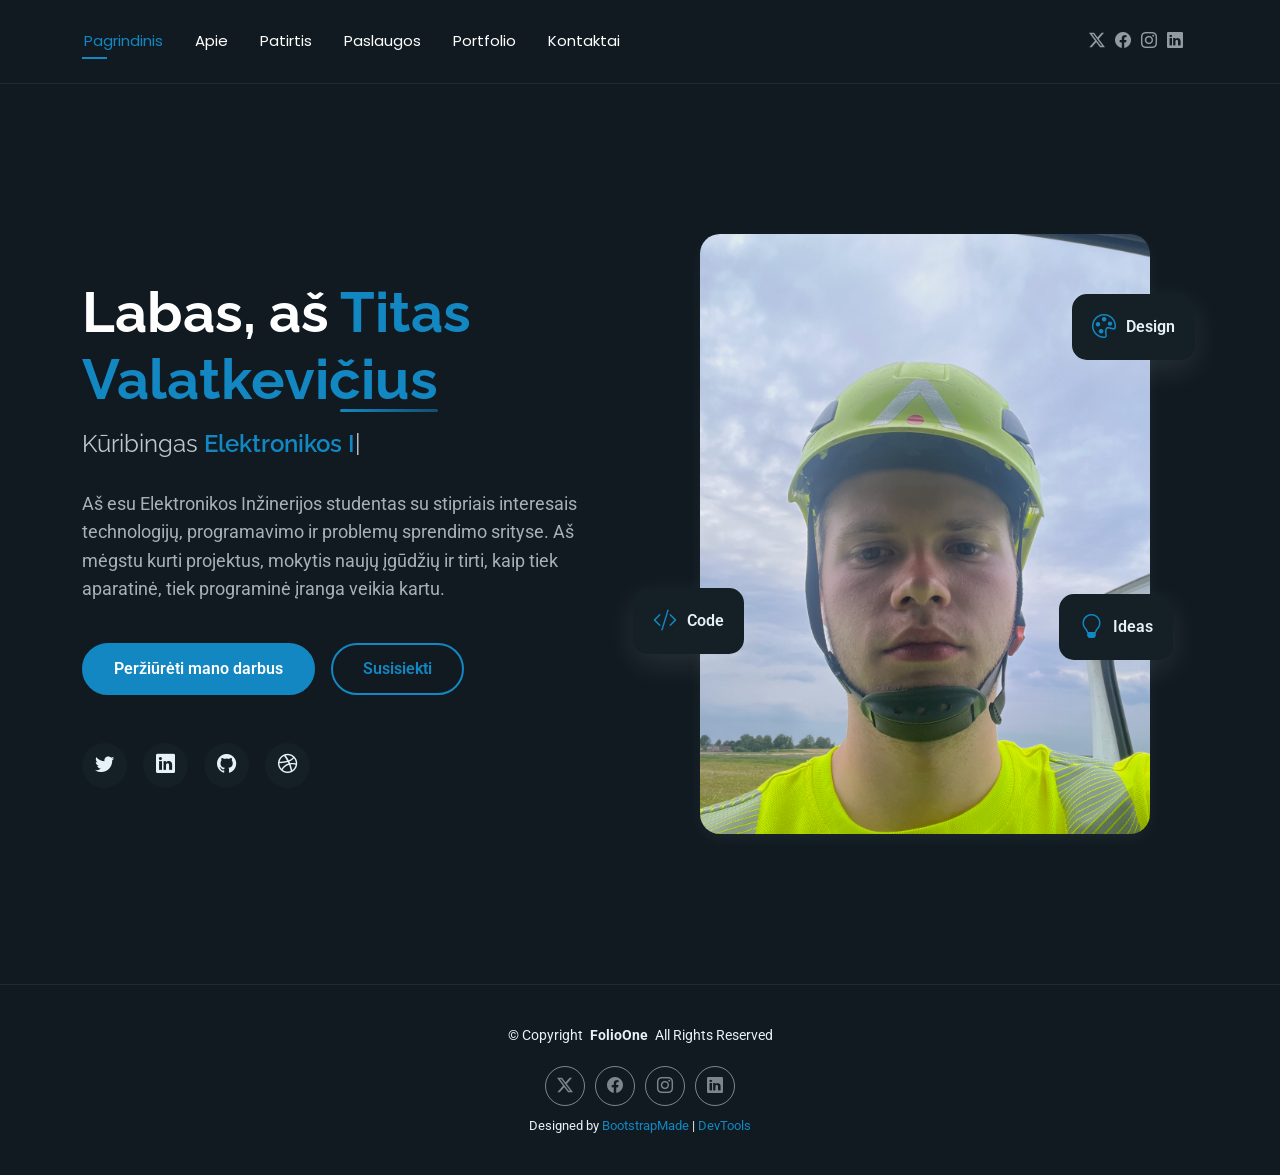
==== template_1/index.html @ 46e8f6f5 "s" ====
<!DOCTYPE html>
<html lang="en">

<head>
  <meta charset="utf-8">
  <meta content="width=device-width, initial-scale=1.0" name="viewport">
  <title>Index - FolioOne Bootstrap Template</title>
  <meta name="description" content="">
  <meta name="keywords" content="">

  <!-- Favicons -->
  <link href="assets/img/favicon.png" rel="icon">
  <link href="assets/img/apple-touch-icon.png" rel="apple-touch-icon">

  <!-- Fonts -->
  <link href="https://fonts.googleapis.com" rel="preconnect">
  <link href="https://fonts.gstatic.com" rel="preconnect" crossorigin>
  <link href="https://fonts.googleapis.com/css2?family=Roboto:ital,wght@0,100;0,300;0,400;0,500;0,700;0,900;1,100;1,300;1,400;1,500;1,700;1,900&family=Poppins:ital,wght@0,100;0,200;0,300;0,400;0,500;0,600;0,700;0,800;0,900;1,100;1,200;1,300;1,400;1,500;1,600;1,700;1,800;1,900&family=Raleway:ital,wght@0,100;0,200;0,300;0,400;0,500;0,600;0,700;0,800;0,900;1,100;1,200;1,300;1,400;1,500;1,600;1,700;1,800;1,900&display=swap" rel="stylesheet">

  <!-- Vendor CSS Files -->
  <link href="assets/vendor/bootstrap/css/bootstrap.min.css" rel="stylesheet">
  <link href="assets/vendor/bootstrap-icons/bootstrap-icons.css" rel="stylesheet">
  <link href="assets/vendor/aos/aos.css" rel="stylesheet">
  <link href="assets/vendor/swiper/swiper-bundle.min.css" rel="stylesheet">
  <link href="assets/vendor/glightbox/css/glightbox.min.css" rel="stylesheet">

  <!-- Main CSS File -->
  <link href="assets/css/main.css" rel="stylesheet">

  <!-- =======================================================
  * Template Name: FolioOne
  * Template URL: https://bootstrapmade.com/folioone-bootstrap-portfolio-website-template/
  * Updated: Aug 23 2025 with Bootstrap v5.3.7
  * Author: BootstrapMade.com
  * License: https://bootstrapmade.com/license/
  ======================================================== -->
</head>

<body class="index-page">

  <header id="header" class="header d-flex align-items-center light-background sticky-top">
    <div class="container position-relative d-flex align-items-center justify-content-between">

      <!-- <a href="index.html" class="logo d-flex align-items-center me-auto me-xl-0">
      <img src="assets/img/logo.webp" alt="">
      <h1 class="sitename">FolioOne</h1> 
    </a> -->

      <nav id="navmenu" class="navmenu">
        <ul>
          <li><a href="index.html" class="active">Pagrindinis</a></li>
          <li><a href="about.html">Apie</a></li>
          <li><a href="resume.html">Patirtis</a></li>
          <li><a href="services.html">Paslaugos</a></li>
          <li><a href="portfolio.html">Portfolio</a></li>
          <li><a href="contact.html">Kontaktai</a></li>
        </ul>
        <i class="mobile-nav-toggle d-xl-none bi bi-list"></i>
      </nav>

      <div class="header-social-links">
        <a href="#" class="twitter"><i class="bi bi-twitter-x"></i></a>
        <a href="#" class="facebook"><i class="bi bi-facebook"></i></a>
        <a href="#" class="instagram"><i class="bi bi-instagram"></i></a>
        <a href="#" class="linkedin"><i class="bi bi-linkedin"></i></a>
      </div>

    </div>
  </header>

  <main class="main">

    <!-- Hero Section -->
    <section id="hero" class="hero section">

      <div class="container" data-aos="fade-up" data-aos-delay="100">

        <div class="row gy-4 align-items-center">
          <div class="col-lg-6 order-2 order-lg-1">
            <div class="hero-content">
              <h1 data-aos="fade-up" data-aos-delay="200">Labas, aš <span class="highlight">Titas Valatkevičius</span></h1>
              <h2 data-aos="fade-up" data-aos-delay="300">Kūribingas <span class="typed" data-typed-items="Elektronikos Inžinerijos Studentas, Programuotojas, Technologijų Entuziastas ir Automobilių Entuziastas"></span></h2>
              <p data-aos="fade-up" data-aos-delay="400">Aš esu Elektronikos Inžinerijos studentas su stipriais interesais technologijų, programavimo ir problemų sprendimo srityse. Aš mėgstu kurti projektus, mokytis naujų įgūdžių ir tirti, kaip tiek aparatinė, tiek programinė įranga veikia kartu.</p>
              <div class="hero-actions" data-aos="fade-up" data-aos-delay="500">
                <a href="portfolio.html" class="btn btn-primary">Peržiūrėti mano darbus</a>
                <a href="contact.html" class="btn btn-outline">Susisiekti</a>
              </div>
              <div class="social-links" data-aos="fade-up" data-aos-delay="600">
                <a href="#"><i class="bi bi-twitter"></i></a>
                <a href="#"><i class="bi bi-linkedin"></i></a>
                <a href="#"><i class="bi bi-github"></i></a>
                <a href="#"><i class="bi bi-dribbble"></i></a>
              </div>
            </div>
          </div>
          <div class="col-lg-6 order-1 order-lg-2">
            <div class="hero-image" data-aos="zoom-in" data-aos-delay="300">
              <div class="image-wrapper">
                <img src="assets/img/profile/profile-square-11.png" alt="Sarah Mitchell" class="img-fluid">
                <div class="floating-elements">
                  <div class="floating-card design" data-aos="fade-left" data-aos-delay="700">
                    <i class="bi bi-palette"></i>
                    <span>Design</span>
                  </div>
                  <div class="floating-card code" data-aos="fade-right" data-aos-delay="800">
                    <i class="bi bi-code-slash"></i>
                    <span>Code</span>
                  </div>
                  <div class="floating-card creativity" data-aos="fade-up" data-aos-delay="900">
                    <i class="bi bi-lightbulb"></i>
                    <span>Ideas</span>
                  </div>
                </div>
              </div>
            </div>
          </div>
        </div>

      </div>

    </section><!-- /Hero Section -->

  </main>

  <footer id="footer" class="footer">

    <div class="container">
      <div class="copyright text-center ">
        <p>© <span>Copyright</span> <strong class="px-1 sitename">FolioOne</strong> <span>All Rights Reserved<br></span></p>
      </div>
      <div class="social-links d-flex justify-content-center">
        <a href=""><i class="bi bi-twitter-x"></i></a>
        <a href=""><i class="bi bi-facebook"></i></a>
        <a href=""><i class="bi bi-instagram"></i></a>
        <a href=""><i class="bi bi-linkedin"></i></a>
      </div>
      <div class="credits">
        <!-- All the links in the footer should remain intact. -->
        <!-- You can delete the links only if you've purchased the pro version. -->
        <!-- Licensing information: https://bootstrapmade.com/license/ -->
        <!-- Purchase the pro version with working PHP/AJAX contact form: [buy-url] -->
        Designed by <a href="https://bootstrapmade.com/">BootstrapMade</a> | <a href="https://bootstrapmade.com/tools/">DevTools</a>
      </div>
    </div>

  </footer>

  <!-- Scroll Top -->
  <a href="#" id="scroll-top" class="scroll-top d-flex align-items-center justify-content-center"><i class="bi bi-arrow-up-short"></i></a>

  <!-- Preloader -->
  <div id="preloader"></div>

  <!-- Vendor JS Files -->
  <script src="assets/vendor/bootstrap/js/bootstrap.bundle.min.js"></script>
  <script src="assets/vendor/php-email-form/validate.js"></script>
  <script src="assets/vendor/aos/aos.js"></script>
  <script src="assets/vendor/typed.js/typed.umd.js"></script>
  <script src="assets/vendor/waypoints/noframework.waypoints.js"></script>
  <script src="assets/vendor/purecounter/purecounter_vanilla.js"></script>
  <script src="assets/vendor/swiper/swiper-bundle.min.js"></script>
  <script src="assets/vendor/imagesloaded/imagesloaded.pkgd.min.js"></script>
  <script src="assets/vendor/isotope-layout/isotope.pkgd.min.js"></script>
  <script src="assets/vendor/glightbox/js/glightbox.min.js"></script>

  <!-- Main JS File -->
  <script src="assets/js/main.js"></script>

</body>

</html>
---- template_1/assets/css/main.css ----
/**
* Template Name: FolioOne
* Template URL: https://bootstrapmade.com/folioone-bootstrap-portfolio-website-template/
* Updated: Aug 23 2025 with Bootstrap v5.3.7
* Author: BootstrapMade.com
* License: https://bootstrapmade.com/license/
*/

/*--------------------------------------------------------------
# Font & Color Variables
# Help: https://bootstrapmade.com/color-system/
--------------------------------------------------------------*/
/* Fonts */
:root {
  --default-font: "Roboto",  system-ui, -apple-system, "Segoe UI", Roboto, "Helvetica Neue", Arial, "Noto Sans", "Liberation Sans", sans-serif, "Apple Color Emoji", "Segoe UI Emoji", "Segoe UI Symbol", "Noto Color Emoji";
  --heading-font: "Raleway",  sans-serif;
  --nav-font: "Poppins",  sans-serif;
}

/* Global Colors - The following color variables are used throughout the website. Updating them here will change the color scheme of the entire website */
:root { 
  --background-color: #101a20; /* Background color for the entire website, including individual sections */
  --default-color: #e7f2f7; /* Default color used for the majority of the text content across the entire website */
  --heading-color: #ffffff; /* Color for headings, subheadings and title throughout the website */
  --accent-color: #1387c1; /* Accent color that represents your brand on the website. It's used for buttons, links, and other elements that need to stand out */
  --surface-color: #141f26; /* The surface color is used as a background of boxed elements within sections, such as cards, icon boxes, or other elements that require a visual separation from the global background. */
  --contrast-color: #ffffff; /* Contrast color for text, ensuring readability against backgrounds of accent, heading, or default colors. */
}

/* Nav Menu Colors - The following color variables are used specifically for the navigation menu. They are separate from the global colors to allow for more customization options */
:root {
  --nav-color: #ffffff;  /* The default color of the main navmenu links */
  --nav-hover-color: #1387c1; /* Applied to main navmenu links when they are hovered over or active */
  --nav-mobile-background-color: #213642; /* Used as the background color for mobile navigation menu */
  --nav-dropdown-background-color: #051117; /* Used as the background color for dropdown items that appear when hovering over primary navigation items */
  --nav-dropdown-color: #e7f2f7; /* Used for navigation links of the dropdown items in the navigation menu. */
  --nav-dropdown-hover-color: #1387c1; /* Similar to --nav-hover-color, this color is applied to dropdown navigation links when they are hovered over. */
}

/* Color Presets - These classes override global colors when applied to any section or element, providing reuse of the sam color scheme. */

.light-background {
  --background-color: #142027;
  --surface-color: #325264;
}

.dark-background {
  --background-color: #0b1419;
  --default-color: #ffffff;
  --heading-color: #ffffff;
  --surface-color: #252525;
  --contrast-color: #ffffff;
}

/* Smooth scroll */
:root {
  scroll-behavior: smooth;
}

/*--------------------------------------------------------------
# General Styling & Shared Classes
--------------------------------------------------------------*/
body {
  color: var(--default-color);
  background-color: var(--background-color);
  font-family: var(--default-font);
}

a {
  color: var(--accent-color);
  text-decoration: none;
  transition: 0.3s;
}

a:hover {
  color: color-mix(in srgb, var(--accent-color), transparent 25%);
  text-decoration: none;
}

h1,
h2,
h3,
h4,
h5,
h6 {
  color: var(--heading-color);
  font-family: var(--heading-font);
}

/* PHP Email Form Messages
------------------------------*/
.php-email-form .error-message {
  display: none;
  background: #df1529;
  color: #ffffff;
  text-align: left;
  padding: 15px;
  margin-bottom: 24px;
  font-weight: 600;
}

.php-email-form .sent-message {
  display: none;
  color: #ffffff;
  background: #059652;
  text-align: center;
  padding: 15px;
  margin-bottom: 24px;
  font-weight: 600;
}

.php-email-form .loading {
  display: none;
  background: var(--surface-color);
  text-align: center;
  padding: 15px;
  margin-bottom: 24px;
}

.php-email-form .loading:before {
  content: "";
  display: inline-block;
  border-radius: 50%;
  width: 24px;
  height: 24px;
  margin: 0 10px -6px 0;
  border: 3px solid var(--accent-color);
  border-top-color: var(--surface-color);
  animation: php-email-form-loading 1s linear infinite;
}

@keyframes php-email-form-loading {
  0% {
    transform: rotate(0deg);
  }

  100% {
    transform: rotate(360deg);
  }
}

/*--------------------------------------------------------------
# Global Header
--------------------------------------------------------------*/
.header {
  --background-color: rgba(255, 255, 255, 0);
  color: var(--default-color);
  background-color: var(--background-color);
  padding: 15px 0;
  transition: all 0.5s;
  z-index: 997;
  border-bottom: 1px solid color-mix(in srgb, var(--default-color), transparent 92%);
}

.header .logo {
  line-height: 1;
}

.header .logo img {
  max-height: 36px;
  margin-right: 8px;
}

.header .logo h1 {
  font-size: 32px;
  margin: 0;
  font-weight: 400;
  color: var(--heading-color);
}

.header .header-social-links {
  padding-right: 15px;
}

.header .header-social-links a {
  color: color-mix(in srgb, var(--default-color), transparent 40%);
  padding-left: 6px;
  display: inline-block;
  transition: 0.3s;
  font-size: 16px;
}

.header .header-social-links a:hover {
  color: var(--default-color);
}

.header .header-social-links a i {
  line-height: 0px;
}

@media (max-width: 1200px) {
  .header .logo {
    order: 1;
  }

  .header .header-social-links {
    order: 2;
  }

  .header .navmenu {
    order: 3;
  }
}

/* Global Header on Scroll
------------------------------*/
.scrolled .header {
  --background-color: rgba(16, 26, 32, 0.9);
}

/*--------------------------------------------------------------
# Navigation Menu
--------------------------------------------------------------*/
/* Desktop Navigation */
@media (min-width: 1200px) {
  .navmenu {
    padding: 0;
  }

  .navmenu ul {
    margin: 0;
    padding: 0;
    display: flex;
    list-style: none;
    align-items: center;
  }

  .navmenu li {
    position: relative;
  }

  .navmenu>ul>li {
    white-space: nowrap;
    padding: 15px 28px 15px 0;
  }

  .navmenu>ul>li:last-child {
    padding-right: 0;
  }

  .navmenu a,
  .navmenu a:focus {
    color: var(--nav-color);
    font-size: 15px;
    padding: 0 2px;
    font-family: var(--nav-font);
    font-weight: 400;
    display: flex;
    align-items: center;
    justify-content: space-between;
    white-space: nowrap;
    transition: 0.3s;
    position: relative;
  }

  .navmenu a i,
  .navmenu a:focus i {
    font-size: 12px;
    line-height: 0;
    margin-left: 5px;
    transition: 0.3s;
  }

  .navmenu>ul>li>a:before {
    content: "";
    position: absolute;
    height: 2px;
    bottom: -6px;
    left: 0;
    background-color: var(--nav-hover-color);
    visibility: hidden;
    width: 0px;
    transition: all 0.3s ease-in-out 0s;
  }

  .navmenu a:hover:before,
  .navmenu li:hover>a:before,
  .navmenu .active:before {
    visibility: visible;
    width: 25px;
  }

  .navmenu li:hover>a,
  .navmenu .active,
  .navmenu .active:focus {
    color: var(--nav-hover-color);
  }

  .navmenu .dropdown ul {
    margin: 0;
    padding: 10px 0;
    background: var(--nav-dropdown-background-color);
    display: block;
    position: absolute;
    visibility: hidden;
    left: -5px;
    top: 130%;
    opacity: 0;
    transition: 0.3s;
    border-radius: 4px;
    z-index: 99;
    box-shadow: 0px 0px 30px rgba(0, 0, 0, 0.1);
  }

  .navmenu .dropdown ul li {
    min-width: 200px;
  }

  .navmenu .dropdown ul a {
    padding: 10px 20px;
    font-size: 15px;
    text-transform: none;
    color: var(--nav-dropdown-color);
  }

  .navmenu .dropdown ul a i {
    font-size: 12px;
  }

  .navmenu .dropdown ul a:hover,
  .navmenu .dropdown ul .active:hover,
  .navmenu .dropdown ul li:hover>a {
    color: var(--nav-dropdown-hover-color);
  }

  .navmenu .dropdown:hover>ul {
    opacity: 1;
    top: 100%;
    visibility: visible;
  }

  .navmenu .dropdown .dropdown ul {
    top: 0;
    left: -90%;
    visibility: hidden;
  }

  .navmenu .dropdown .dropdown:hover>ul {
    opacity: 1;
    top: 0;
    left: -100%;
    visibility: visible;
  }
}

/* Mobile Navigation */
@media (max-width: 1199px) {
  .mobile-nav-toggle {
    color: var(--nav-color);
    font-size: 28px;
    line-height: 0;
    margin-right: 10px;
    cursor: pointer;
    transition: color 0.3s;
  }

  .navmenu {
    padding: 0;
    z-index: 9997;
  }

  .navmenu ul {
    display: none;
    list-style: none;
    position: absolute;
    inset: 60px 20px 20px 20px;
    padding: 10px 0;
    margin: 0;
    border-radius: 6px;
    background-color: var(--nav-mobile-background-color);
    border: 1px solid color-mix(in srgb, var(--default-color), transparent 90%);
    box-shadow: none;
    overflow-y: auto;
    transition: 0.3s;
    z-index: 9998;
  }

  .navmenu a,
  .navmenu a:focus {
    color: var(--nav-dropdown-color);
    padding: 10px 20px;
    font-family: var(--nav-font);
    font-size: 17px;
    font-weight: 500;
    display: flex;
    align-items: center;
    justify-content: space-between;
    white-space: nowrap;
    transition: 0.3s;
  }

  .navmenu a i,
  .navmenu a:focus i {
    font-size: 12px;
    line-height: 0;
    margin-left: 5px;
    width: 30px;
    height: 30px;
    display: flex;
    align-items: center;
    justify-content: center;
    border-radius: 50%;
    transition: 0.3s;
    background-color: color-mix(in srgb, var(--accent-color), transparent 90%);
  }

  .navmenu a i:hover,
  .navmenu a:focus i:hover {
    background-color: var(--accent-color);
    color: var(--contrast-color);
  }

  .navmenu a:hover,
  .navmenu .active,
  .navmenu .active:focus {
    color: var(--nav-dropdown-hover-color);
  }

  .navmenu .active i,
  .navmenu .active:focus i {
    background-color: var(--accent-color);
    color: var(--contrast-color);
    transform: rotate(180deg);
  }

  .navmenu .dropdown ul {
    position: static;
    display: none;
    z-index: 99;
    padding: 10px 0;
    margin: 10px 20px;
    background-color: var(--nav-dropdown-background-color);
    transition: all 0.5s ease-in-out;
  }

  .navmenu .dropdown ul ul {
    background-color: rgba(33, 37, 41, 0.1);
  }

  .navmenu .dropdown>.dropdown-active {
    display: block;
    background-color: rgba(33, 37, 41, 0.03);
  }

  .mobile-nav-active {
    overflow: hidden;
  }

  .mobile-nav-active .mobile-nav-toggle {
    color: #fff;
    position: absolute;
    font-size: 32px;
    top: 15px;
    right: 15px;
    margin-right: 0;
    z-index: 9999;
  }

  .mobile-nav-active .navmenu {
    position: fixed;
    overflow: hidden;
    inset: 0;
    background: rgba(33, 37, 41, 0.8);
    transition: 0.3s;
  }

  .mobile-nav-active .navmenu>ul {
    display: block;
  }
}

/*--------------------------------------------------------------
# Global Footer
--------------------------------------------------------------*/
.footer {
  color: var(--default-color);
  background-color: var(--background-color);
  font-size: 14px;
  padding: 40px 0;
  position: relative;
  border-top: 1px solid color-mix(in srgb, var(--default-color), transparent 92%);
}

.footer .copyright p {
  margin-bottom: 0;
}

.footer .social-links {
  margin-top: 20px;
}

.footer .social-links a {
  display: flex;
  align-items: center;
  justify-content: center;
  width: 40px;
  height: 40px;
  border-radius: 50%;
  border: 1px solid color-mix(in srgb, var(--default-color), transparent 50%);
  font-size: 16px;
  color: color-mix(in srgb, var(--default-color), transparent 50%);
  margin: 0 5px;
  transition: 0.3s;
}

.footer .social-links a:hover {
  color: var(--accent-color);
  border-color: var(--accent-color);
}

.footer .credits {
  margin-top: 10px;
  font-size: 13px;
  text-align: center;
}

/*--------------------------------------------------------------
# Preloader
--------------------------------------------------------------*/
#preloader {
  position: fixed;
  inset: 0;
  z-index: 9999;
  overflow: hidden;
  background-color: var(--background-color);
  transition: all 0.6s ease-out;
  width: 100%;
  height: 100vh;
}

#preloader:before,
#preloader:after {
  content: "";
  position: absolute;
  border: 4px solid var(--accent-color);
  border-radius: 50%;
  animation: animate-preloader 2s cubic-bezier(0, 0.2, 0.8, 1) infinite;
}

#preloader:after {
  animation-delay: -0.5s;
}

@keyframes animate-preloader {
  0% {
    width: 10px;
    height: 10px;
    top: calc(50% - 5px);
    left: calc(50% - 5px);
    opacity: 1;
  }

  100% {
    width: 72px;
    height: 72px;
    top: calc(50% - 36px);
    left: calc(50% - 36px);
    opacity: 0;
  }
}

/*--------------------------------------------------------------
# Scroll Top Button
--------------------------------------------------------------*/
.scroll-top {
  position: fixed;
  visibility: hidden;
  opacity: 0;
  right: 15px;
  bottom: -15px;
  z-index: 99999;
  background-color: var(--accent-color);
  width: 44px;
  height: 44px;
  border-radius: 50px;
  transition: all 0.4s;
}

.scroll-top i {
  font-size: 24px;
  color: var(--contrast-color);
  line-height: 0;
}

.scroll-top:hover {
  background-color: color-mix(in srgb, var(--accent-color), transparent 20%);
  color: var(--contrast-color);
}

.scroll-top.active {
  visibility: visible;
  opacity: 1;
  bottom: 15px;
}

/*--------------------------------------------------------------
# Disable aos animation delay on mobile devices
--------------------------------------------------------------*/
@media screen and (max-width: 768px) {
  [data-aos-delay] {
    transition-delay: 0 !important;
  }
}

/*--------------------------------------------------------------
# Global Page Titles & Breadcrumbs
--------------------------------------------------------------*/
.page-title {
  color: var(--default-color);
  background-color: var(--background-color);
  position: relative;
}

.page-title .heading {
  padding: 80px 0;
  border-top: 1px solid color-mix(in srgb, var(--default-color), transparent 90%);
}

.page-title .heading h1 {
  font-size: 38px;
  font-weight: 700;
}

.page-title nav {
  background-color: color-mix(in srgb, var(--default-color), transparent 96%);
  padding: 20px 0;
}

.page-title nav ol {
  display: flex;
  flex-wrap: wrap;
  list-style: none;
  padding: 0;
  margin: 0;
  font-size: 16px;
  font-weight: 400;
}

.page-title nav ol li+li {
  padding-left: 10px;
}

.page-title nav ol li+li::before {
  content: "/";
  display: inline-block;
  padding-right: 10px;
  color: color-mix(in srgb, var(--default-color), transparent 70%);
}

/*--------------------------------------------------------------
# Global Sections
--------------------------------------------------------------*/
section,
.section {
  color: var(--default-color);
  background-color: var(--background-color);
  padding: 60px 0;
  scroll-margin-top: 100px;
  overflow: clip;
}

@media (max-width: 1199px) {

  section,
  .section {
    scroll-margin-top: 66px;
  }
}

/*--------------------------------------------------------------
# Global Section Titles
--------------------------------------------------------------*/
.section-title {
  text-align: center;
  padding-bottom: 60px;
  position: relative;
}

.section-title h2 {
  font-size: 3.5rem;
  font-weight: 400;
  line-height: 1.2;
  color: var(--heading-color);
  margin-bottom: 1.5rem;
  letter-spacing: -1px;
}

@media (max-width: 768px) {
  .section-title h2 {
    font-size: 2.5rem;
  }
}

.section-title p {
  font-size: 1.125rem;
  line-height: 1.8;
  color: color-mix(in srgb, var(--default-color), transparent 25%);
  max-width: 900px;
  margin: 0 auto;
  text-wrap: balance;
}

/*--------------------------------------------------------------
# Hero Section
--------------------------------------------------------------*/
.hero {
  padding: 80px 0;
  min-height: 100vh;
  display: flex;
  align-items: center;
}

.hero .hero-content h1 {
  font-size: 3.5rem;
  font-weight: 700;
  margin-bottom: 1rem;
  line-height: 1.2;
}

.hero .hero-content h1 .highlight {
  color: var(--accent-color);
  position: relative;
}

.hero .hero-content h1 .highlight::after {
  content: "";
  position: absolute;
  bottom: 0;
  left: 0;
  width: 100%;
  height: 3px;
  background: linear-gradient(90deg, var(--accent-color), color-mix(in srgb, var(--accent-color), transparent 50%));
  border-radius: 2px;
}

@media (max-width: 768px) {
  .hero .hero-content h1 {
    font-size: 2.5rem;
  }
}

.hero .hero-content h2 {
  font-size: 1.5rem;
  font-weight: 400;
  margin-bottom: 2rem;
  color: color-mix(in srgb, var(--default-color), transparent 20%);
}

.hero .hero-content h2 .typed {
  color: var(--accent-color);
  font-weight: 600;
}

@media (max-width: 768px) {
  .hero .hero-content h2 {
    font-size: 1.25rem;
  }
}

.hero .hero-content p {
  font-size: 1.1rem;
  line-height: 1.6;
  margin-bottom: 2.5rem;
  color: color-mix(in srgb, var(--default-color), transparent 30%);
}

.hero .hero-actions {
  display: flex;
  gap: 1rem;
  margin-bottom: 3rem;
}

.hero .hero-actions .btn {
  padding: 12px 30px;
  border-radius: 50px;
  font-weight: 600;
  text-decoration: none;
  transition: all 0.3s ease;
  border: 2px solid;
}

.hero .hero-actions .btn.btn-primary {
  background: var(--accent-color);
  color: var(--contrast-color);
  border-color: var(--accent-color);
}

.hero .hero-actions .btn.btn-primary:hover {
  background: color-mix(in srgb, var(--accent-color), black 15%);
  border-color: color-mix(in srgb, var(--accent-color), black 15%);
  transform: translateY(-2px);
}

.hero .hero-actions .btn.btn-outline {
  background: transparent;
  color: var(--accent-color);
  border-color: var(--accent-color);
}

.hero .hero-actions .btn.btn-outline:hover {
  transform: translateY(-2px);
}

@media (max-width: 576px) {
  .hero .hero-actions {
    flex-direction: column;
  }

  .hero .hero-actions .btn {
    text-align: center;
  }
}

.hero .social-links {
  display: flex;
  gap: 1rem;
}

.hero .social-links a {
  width: 45px;
  height: 45px;
  background: var(--surface-color);
  border-radius: 50%;
  display: flex;
  align-items: center;
  justify-content: center;
  color: var(--default-color);
  font-size: 1.2rem;
  transition: all 0.3s ease;
}

.hero .social-links a:hover {
  background: var(--accent-color);
  color: var(--contrast-color);
  transform: translateY(-3px);
  box-shadow: 0 8px 25px color-mix(in srgb, var(--accent-color), transparent 70%);
}

.hero .hero-image {
  position: relative;
}

.hero .hero-image .image-wrapper {
  position: relative;
  max-width: 450px;
  margin: 0 auto;
}

.hero .hero-image .image-wrapper img {
  border-radius: 20px;
  box-shadow: 0 5px 15px color-mix(in srgb, var(--default-color), transparent 95%);
  transition: transform 0.3s ease;
}

.hero .hero-image .image-wrapper img:hover {
  transform: scale(1.02);
}

.hero .hero-image .floating-elements {
  position: absolute;
  top: 0;
  left: 0;
  right: 0;
  bottom: 0;
  pointer-events: none;
}

.hero .hero-image .floating-elements .floating-card {
  position: absolute;
  background: var(--surface-color);
  padding: 15px 20px;
  border-radius: 15px;
  box-shadow: 0 10px 30px color-mix(in srgb, var(--default-color), transparent 90%);
  display: flex;
  align-items: center;
  gap: 10px;
  font-weight: 600;
  animation: float 3s ease-in-out infinite;
}

.hero .hero-image .floating-elements .floating-card i {
  font-size: 1.5rem;
  color: var(--accent-color);
}

.hero .hero-image .floating-elements .floating-card.design {
  top: 10%;
  right: -10%;
  animation-delay: 0s;
}

.hero .hero-image .floating-elements .floating-card.code {
  bottom: 30%;
  left: -15%;
  animation-delay: 1s;
}

.hero .hero-image .floating-elements .floating-card.creativity {
  top: 60%;
  right: -5%;
  animation-delay: 2s;
}

@media (max-width: 992px) {
  .hero .hero-image .floating-elements .floating-card {
    display: none;
  }
}

@keyframes float {

  0%,
  100% {
    transform: translateY(0px);
  }

  50% {
    transform: translateY(-10px);
  }
}

@media (max-width: 992px) {
  .hero .hero-content {
    text-align: center;
    margin-bottom: 3rem;
  }
}

/*--------------------------------------------------------------
# About Section
--------------------------------------------------------------*/
.about .intro-content .eyebrow {
  display: inline-block;
  letter-spacing: 0.12em;
  text-transform: uppercase;
  font-size: 12px;
  color: color-mix(in srgb, var(--default-color), transparent 40%);
  margin-bottom: 16px;
}

.about .intro-content .headline {
  font-family: var(--heading-font);
  font-weight: 300;
  line-height: 1.2;
  font-size: clamp(28px, 4vw, 44px);
  margin: 0 0 24px 0;
}

.about .intro-content .lead {
  font-size: 18px;
  line-height: 1.8;
  color: color-mix(in srgb, var(--default-color), transparent 10%);
  margin-bottom: 24px;
}

.about .intro-content p {
  line-height: 1.8;
  margin-bottom: 24px;
  color: color-mix(in srgb, var(--default-color), transparent 5%);
}

.about .intro-content .cta-group {
  display: flex;
  gap: 24px;
  align-items: center;
  margin-top: 24px;
}

.about .intro-content .cta-group .btn-ghost {
  display: inline-flex;
  align-items: center;
  gap: 8px;
  padding: 12px 18px;
  border-radius: 6px;
  color: var(--accent-color);
  background: color-mix(in srgb, var(--accent-color), transparent 92%);
  border: 1px solid color-mix(in srgb, var(--accent-color), transparent 70%);
  transition: 0.3s ease-in-out;
}

.about .intro-content .cta-group .btn-ghost:hover,
.about .intro-content .cta-group .btn-ghost:focus {
  color: var(--contrast-color);
  background: var(--accent-color);
  border-color: var(--accent-color);
  outline: none;
  box-shadow: 0 0 0 3px color-mix(in srgb, var(--accent-color), transparent 70%);
}

.about .intro-content .cta-group .link-underline {
  display: inline-flex;
  align-items: center;
  gap: 8px;
  position: relative;
  color: var(--accent-color);
  padding-bottom: 4px;
  transition: 0.3s ease-in-out;
}

.about .intro-content .cta-group .link-underline::after {
  content: "";
  position: absolute;
  left: 0;
  right: 0;
  bottom: 0;
  height: 1px;
  background: color-mix(in srgb, var(--accent-color), transparent 40%);
  transform: scaleX(0.4);
  transform-origin: left;
  transition: 0.3s ease-in-out;
}

.about .intro-content .cta-group .link-underline:hover,
.about .intro-content .cta-group .link-underline:focus {
  color: color-mix(in srgb, var(--accent-color), transparent 10%);
  outline: none;
}

.about .intro-content .cta-group .link-underline:hover::after,
.about .intro-content .cta-group .link-underline:focus::after {
  transform: scaleX(1);
}

.about .profile-figure {
  margin: 0;
}

.about .profile-figure .profile-photo {
  width: 88%;
  max-width: 440px;
  border-radius: 18px;
  box-shadow: 0 10px 30px color-mix(in srgb, var(--default-color), transparent 92%);
  transform: translateY(0);
  transition: transform 0.3s ease-in-out;
}

.about .profile-figure .profile-caption {
  margin-top: 24px;
  display: flex;
  align-items: center;
  justify-content: center;
}

.about .profile-figure .profile-caption .meta {
  font-size: 14px;
  color: color-mix(in srgb, var(--default-color), transparent 20%);
}

.about .profile-figure .profile-caption .meta .funfact {
  font-size: 13px;
  margin-top: 4px;
  color: color-mix(in srgb, var(--default-color), transparent 35%);
}

.about .profile-figure:hover .profile-photo {
  transform: translateY(-4px);
}

.about .skill-item {
  padding: 24px;
  border-radius: 6px;
  transition: 0.3s ease-in-out;
  background: color-mix(in srgb, var(--surface-color), var(--accent-color) 2%);
  border: 1px solid color-mix(in srgb, var(--default-color), transparent 88%);
  height: 100%;
}

.about .skill-item i {
  font-size: 24px;
  color: var(--accent-color);
  margin-bottom: 16px;
  display: inline-block;
}

.about .skill-item h3 {
  font-size: 16px;
  margin-bottom: 6px;
  font-weight: 500;
}

.about .skill-item p {
  margin: 0;
  font-size: 14px;
  color: color-mix(in srgb, var(--default-color), transparent 25%);
}

.about .skill-item:hover {
  transform: translateY(-3px);
  border-color: color-mix(in srgb, var(--accent-color), transparent 60%);
  box-shadow: 0 10px 30px color-mix(in srgb, var(--default-color), transparent 92%);
}

.about .timeline-item {
  position: relative;
  padding-left: 26px;
}

.about .timeline-item time {
  display: inline-block;
  font-size: 12px;
  letter-spacing: 0.08em;
  text-transform: uppercase;
  color: color-mix(in srgb, var(--default-color), transparent 45%);
  margin-bottom: 6px;
}

.about .timeline-item h4 {
  font-size: 18px;
  font-weight: 400;
  margin: 0 0 6px;
}

.about .timeline-item p {
  font-size: 14px;
  color: color-mix(in srgb, var(--default-color), transparent 25%);
  margin: 0;
}

.about .timeline-item .dot {
  position: absolute;
  left: 0;
  top: 4px;
  width: 10px;
  height: 10px;
  border-radius: 50%;
  background: var(--accent-color);
  box-shadow: 0 0 0 6px color-mix(in srgb, var(--accent-color), transparent 80%);
}

.about .personal-quote {
  padding: 24px 0;
}

.about .personal-quote p {
  font-family: var(--heading-font);
  font-weight: 300;
  font-size: clamp(20px, 3vw, 28px);
  line-height: 1.5;
  color: color-mix(in srgb, var(--default-color), transparent 5%);
  margin: 0 auto;
  max-width: 800px;
}

.about .fact-pill {
  display: flex;
  align-items: center;
  justify-content: center;
  gap: 10px;
  padding: 10px 14px;
  border-radius: 999px;
  border: 1px solid color-mix(in srgb, var(--default-color), transparent 85%);
  background: var(--surface-color);
  color: color-mix(in srgb, var(--default-color), transparent 10%);
  transition: 0.3s ease-in-out;
}

.about .fact-pill i {
  color: var(--accent-color);
}

.about .fact-pill span {
  font-size: 14px;
}

.about .fact-pill:hover {
  transform: translateY(-2px);
  border-color: color-mix(in srgb, var(--accent-color), transparent 60%);
  box-shadow: 0 10px 30px color-mix(in srgb, var(--default-color), transparent 92%);
}

.about .fact-pill:focus-within {
  box-shadow: 0 0 0 3px color-mix(in srgb, var(--accent-color), transparent 70%);
}

@media (max-width: 992px) {
  .about .profile-figure {
    text-align: center !important;
  }

  .about .profile-figure .profile-photo {
    width: 72%;
  }

  .about .intro-content .cta-group {
    flex-wrap: wrap;
  }
}

@media (max-width: 576px) {
  .about .profile-figure .profile-photo {
    width: 100%;
  }
}

/*--------------------------------------------------------------
# Skills Section
--------------------------------------------------------------*/
.skills .skill-box {
  background-color: var(--surface-color);
  padding: 2rem;
  border-radius: 8px;
  box-shadow: 0 0 20px rgba(0, 0, 0, 0.05);
}

.skills .skill-box h3 {
  font-size: 1.2rem;
  margin-bottom: 1rem;
  font-weight: 600;
}

.skills .skill-box p {
  font-size: 0.9rem;
  margin-bottom: 0.8rem;
  opacity: 0.6;
}

.skills .skill-box .progress {
  background-color: color-mix(in srgb, var(--accent-color), transparent 85%);
  border-radius: 50px;
  height: 8px;
  margin-top: 5px;
  overflow: hidden;
}

.skills .skill-box .progress .progress-bar {
  background-color: var(--accent-color);
  height: 100%;
  position: relative;
  border-radius: 50px;
  transition: 0.9s;
  width: 1px;
}

/*--------------------------------------------------------------
# Stats Section
--------------------------------------------------------------*/
.stats .avatars {
  position: relative;
}

.stats .avatars img {
  width: 60px;
  height: 60px;
  border: 3px solid var(--accent-color);
  margin-right: -15px;
  transition: transform 0.3s ease;
}

.stats .avatars img:hover {
  transform: translateY(-5px);
  z-index: 2;
}

.stats .counters h2 {
  color: var(--heading-color);
  font-size: 48px;
  font-weight: 700;
  margin-bottom: 10px;
}

.stats .counters h2 span {
  display: inline-block;
}

.stats .counters p {
  color: var(--default-color);
  font-size: 18px;
  margin: 0;
  opacity: 0.9;
}

@media (max-width: 991px) {
  .stats .row {
    text-align: center;
  }

  .stats .avatars {
    justify-content: center;
    margin-bottom: 40px;
  }

  .stats .counters h2 {
    font-size: 36px;
  }

  .stats .counters p {
    font-size: 16px;
  }

  .stats .counters .col-md-4 {
    margin-bottom: 30px;
  }

  .stats .counters .col-md-4:last-child {
    margin-bottom: 0;
  }
}

@media (max-width: 576px) {
  .stats {
    padding: 60px 0;
  }

  .stats .avatars {
    flex-wrap: wrap;
    justify-content: center;
  }

  .stats .avatars img {
    margin: 0 -8px;
  }
}

/*--------------------------------------------------------------
# Testimonials Section
--------------------------------------------------------------*/
.testimonials .testimonials-carousel,
.testimonials .testimonials-slider {
  overflow: hidden;
}

.testimonials .testimonial-item .testimonial-content {
  border-left: 3px solid var(--accent-color);
  padding-left: 30px;
}

.testimonials .testimonial-item .testimonial-img {
  border-radius: 50%;
  border: 4px solid var(--background-color);
  margin: 0 auto;
}

.testimonials .testimonial-item h3 {
  font-size: 20px;
  font-weight: bold;
  margin: 10px 0 5px 0;
}

.testimonials .testimonial-item h4 {
  font-size: 14px;
  color: color-mix(in srgb, var(--default-color), transparent 40%);
  margin: 0 0 10px 0;
}

.testimonials .testimonial-item .stars i {
  color: #ffc107;
  margin: 0 1px;
}

.testimonials .testimonial-item .quote-icon-left,
.testimonials .testimonial-item .quote-icon-right {
  color: color-mix(in srgb, var(--accent-color), transparent 50%);
  font-size: 26px;
  line-height: 0;
}

.testimonials .testimonial-item .quote-icon-left {
  display: inline-block;
  left: -5px;
  position: relative;
}

.testimonials .testimonial-item .quote-icon-right {
  display: inline-block;
  right: -5px;
  position: relative;
  top: 10px;
  transform: scale(-1, -1);
}

.testimonials .testimonial-item p {
  font-style: italic;
}

.testimonials .swiper-wrapper {
  height: auto;
}

.testimonials .swiper-pagination {
  margin-top: 30px;
  position: relative;
}

.testimonials .swiper-pagination .swiper-pagination-bullet {
  width: 12px;
  height: 12px;
  background-color: color-mix(in srgb, var(--default-color), transparent 85%);
  opacity: 1;
}

.testimonials .swiper-pagination .swiper-pagination-bullet-active {
  background-color: var(--accent-color);
}

/*--------------------------------------------------------------
# Resume Section
--------------------------------------------------------------*/
.resume .resume-item {
  margin-bottom: 3rem;
}

.resume .resume-item .resume-title {
  font-size: 1.75rem;
  font-weight: 700;
  margin-bottom: 1.5rem;
  padding-bottom: 1.5rem;
  position: relative;
  color: var(--heading-color);
}

.resume .resume-item .resume-title::after {
  content: "";
  position: absolute;
  display: block;
  width: 50px;
  height: 3px;
  background: var(--accent-color);
  bottom: 0;
  left: 0;
}

.resume .resume-item .resume-content {
  padding-left: 1.25rem;
  border-left: 2px solid color-mix(in srgb, var(--accent-color), transparent 85%);
}

.resume .resume-item article {
  position: relative;
  margin-bottom: 2.5rem;
}

.resume .resume-item article::before {
  content: "";
  position: absolute;
  width: 16px;
  height: 16px;
  border-radius: 50%;
  left: -1.8rem;
  top: 0.25rem;
  background: var(--background-color);
  border: 2px solid var(--accent-color);
}

.resume .resume-item article h4 {
  font-size: 1.25rem;
  font-weight: 600;
  margin-bottom: 0.5rem;
  color: var(--heading-color);
}

.resume .resume-item article h5 {
  font-size: 1rem;
  background: color-mix(in srgb, var(--accent-color), transparent 92%);
  padding: 0.375rem 0.75rem;
  display: inline-block;
  font-weight: 600;
  margin: 0.5rem 0;
  color: var(--accent-color);
  border-radius: 4px;
}

.resume .resume-item article .institution,
.resume .resume-item article .company {
  font-size: 1rem;
  margin-bottom: 1rem;
  color: color-mix(in srgb, var(--default-color), transparent 25%);
}

.resume .resume-item article p {
  margin-bottom: 1rem;
}

.resume .resume-item article ul {
  padding-left: 1.25rem;
  margin-bottom: 0;
}

.resume .resume-item article ul li {
  padding-bottom: 0.75rem;
  position: relative;
}

.resume .resume-item article ul li:last-child {
  padding-bottom: 0;
}

.resume .skill-item {
  margin-bottom: 2rem;
}

.resume .skill-item h4 {
  font-size: 1rem;
  font-weight: 600;
  margin-bottom: 0.75rem;
  color: var(--heading-color);
}

.resume .skill-item .progress {
  height: 0.75rem;
  background-color: color-mix(in srgb, var(--accent-color), transparent 92%);
  border-radius: 1rem;
  overflow: visible;
}

.resume .skill-item .progress .progress-bar {
  background-color: var(--accent-color);
  position: relative;
  border-radius: 1rem;
  width: 0;
  transition: width 1s ease;
}

.resume .skill-item .progress .progress-bar::after {
  content: attr(aria-valuenow) "%";
  position: absolute;
  right: 0;
  top: -1.75rem;
  font-size: 0.875rem;
  font-weight: 600;
  color: var(--accent-color);
}

@media (max-width: 991.98px) {
  .resume .resume-item {
    margin-bottom: 2rem;
  }
}

@media (max-width: 767.98px) {
  .resume .resume-content {
    padding-left: 1rem !important;
  }

  .resume article::before {
    left: -2rem !important;
  }
}

/*--------------------------------------------------------------
# Services Section
--------------------------------------------------------------*/
.services .service-item {
  display: flex;
  background-color: var(--surface-color);
  border-radius: 12px;
  padding: 2rem;
  height: 100%;
  position: relative;
  overflow: hidden;
  box-shadow: 0 5px 20px rgba(0, 0, 0, 0.03);
  transition: all 0.4s ease;
}

.services .service-item::before {
  content: "";
  position: absolute;
  left: 0;
  top: 0;
  height: 100%;
  width: 4px;
  background-color: var(--accent-color);
  transform: scaleY(0);
  transform-origin: bottom;
  transition: transform 0.4s cubic-bezier(0.65, 0, 0.35, 1);
}

.services .service-item:hover {
  box-shadow: 0 10px 30px rgba(0, 0, 0, 0.08);
  transform: translateY(-5px);
}

.services .service-item:hover::before {
  transform: scaleY(1);
}

.services .service-item:hover .service-icon {
  background-color: var(--accent-color);
  color: var(--contrast-color);
  transform: rotateY(180deg);
}

.services .service-item:hover .service-icon i {
  transform: rotateY(180deg);
}

.services .service-item:hover .service-link i {
  transform: translateX(5px);
}

.services .service-icon {
  flex-shrink: 0;
  width: 70px;
  height: 70px;
  border-radius: 12px;
  background-color: color-mix(in srgb, var(--accent-color), transparent 90%);
  color: var(--accent-color);
  display: flex;
  align-items: center;
  justify-content: center;
  margin-right: 1.5rem;
  transition: all 0.5s ease;
}

.services .service-icon i {
  font-size: 2rem;
  transition: transform 0.5s ease;
}

.services .service-content {
  flex-grow: 1;
}

.services .service-content h3 {
  font-size: 1.4rem;
  margin-bottom: 1rem;
  font-weight: 700;
  color: var(--heading-color);
}

.services .service-content p {
  margin-bottom: 1.25rem;
  color: color-mix(in srgb, var(--default-color), transparent 20%);
}

.services .service-link {
  display: inline-flex;
  align-items: center;
  color: var(--accent-color);
  font-weight: 600;
  text-decoration: none;
  transition: color 0.3s ease;
}

.services .service-link span {
  margin-right: 0.5rem;
}

.services .service-link i {
  transition: transform 0.3s ease;
}

.services .service-link:hover {
  color: color-mix(in srgb, var(--accent-color), transparent 25%);
}

@media (max-width: 767.98px) {
  .services .service-item {
    padding: 1.5rem;
    margin-bottom: 1rem;
  }

  .services .service-icon {
    width: 60px;
    height: 60px;
    margin-right: 1rem;
  }

  .services .service-icon i {
    font-size: 1.5rem;
  }

  .services .service-content h3 {
    font-size: 1.2rem;
    margin-bottom: 0.75rem;
  }

  .services .service-content p {
    margin-bottom: 1rem;
    font-size: 0.95rem;
  }
}

@media (max-width: 575.98px) {
  .services .service-item {
    flex-direction: column;
    text-align: center;
  }

  .services .service-item::before {
    width: 100%;
    height: 4px;
    transform: scaleX(0);
    transform-origin: left;
  }

  .services .service-item:hover::before {
    transform: scaleX(1);
  }

  .services .service-icon {
    margin-right: 0;
    margin-bottom: 1.25rem;
  }

  .services .service-link {
    justify-content: center;
  }
}

/*--------------------------------------------------------------
# Service Details Section
--------------------------------------------------------------*/
.service-details .service-hero {
  margin-bottom: 4rem;
}

.service-details .service-hero .service-meta {
  display: flex;
  align-items: center;
  gap: 1rem;
  margin-bottom: 1.5rem;
}

.service-details .service-hero .service-meta .service-category {
  background: color-mix(in srgb, var(--accent-color), transparent 85%);
  color: var(--accent-color);
  padding: 0.5rem 1rem;
  border-radius: 20px;
  font-size: 0.85rem;
  font-weight: 500;
  letter-spacing: 0.5px;
}

.service-details .service-hero .service-meta .reading-time {
  color: color-mix(in srgb, var(--default-color), transparent 50%);
  font-size: 0.9rem;
  font-weight: 300;
}

.service-details .service-hero h1 {
  font-size: 3.5rem;
  font-weight: 300;
  line-height: 1.2;
  margin-bottom: 1.5rem;
  color: var(--heading-color);
  letter-spacing: -0.02em;
}

.service-details .service-hero .service-description {
  font-size: 1.25rem;
  line-height: 1.7;
  color: color-mix(in srgb, var(--default-color), transparent 25%);
  font-weight: 300;
  margin: 0;
}

.service-details .service-visual {
  margin-bottom: 4rem;
  overflow: hidden;
  border-radius: 4px;
}

.service-details .service-visual img {
  width: 100%;
  height: 400px;
  object-fit: cover;
  transition: transform 0.5s ease;
}

.service-details .service-visual img:hover {
  transform: scale(1.02);
}

.service-details .service-narrative {
  margin-bottom: 5rem;
}

.service-details .service-narrative h3 {
  font-size: 2rem;
  font-weight: 300;
  margin-bottom: 2rem;
  color: var(--heading-color);
  letter-spacing: -0.01em;
}

.service-details .service-narrative p {
  font-size: 1.1rem;
  line-height: 1.8;
  margin-bottom: 2rem;
  color: var(--default-color);
  font-weight: 300;
}

.service-details .benefits-grid {
  display: grid;
  grid-template-columns: repeat(auto-fit, minmax(280px, 1fr));
  gap: 2.5rem;
  margin-top: 3rem;
}

.service-details .benefits-grid .benefit-card {
  text-align: center;
  padding: 0;
}

.service-details .benefits-grid .benefit-card .benefit-icon {
  width: 60px;
  height: 60px;
  background: color-mix(in srgb, var(--accent-color), transparent 90%);
  border-radius: 50%;
  display: flex;
  align-items: center;
  justify-content: center;
  margin: 0 auto 1.5rem;
  transition: all 0.3s ease;
}

.service-details .benefits-grid .benefit-card .benefit-icon i {
  font-size: 1.5rem;
  color: var(--accent-color);
}

.service-details .benefits-grid .benefit-card:hover .benefit-icon {
  background: var(--accent-color);
  transform: translateY(-2px);
}

.service-details .benefits-grid .benefit-card:hover .benefit-icon i {
  color: var(--contrast-color);
}

.service-details .benefits-grid .benefit-card h4 {
  font-size: 1.2rem;
  font-weight: 400;
  margin-bottom: 1rem;
  color: var(--heading-color);
}

.service-details .benefits-grid .benefit-card p {
  font-size: 1rem;
  line-height: 1.6;
  color: color-mix(in srgb, var(--default-color), transparent 30%);
  margin: 0;
}

.service-details .timeline-section {
  margin-bottom: 4rem;
}

.service-details .timeline-section h3 {
  font-size: 2rem;
  font-weight: 300;
  margin-bottom: 3rem;
  color: var(--heading-color);
  letter-spacing: -0.01em;
}

.service-details .timeline-section .timeline {
  position: relative;
}

.service-details .timeline-section .timeline::before {
  content: "";
  position: absolute;
  left: 30px;
  top: 0;
  bottom: 0;
  width: 1px;
  background: color-mix(in srgb, var(--default-color), transparent 85%);
}

.service-details .timeline-section .timeline .timeline-item {
  position: relative;
  padding-left: 80px;
  margin-bottom: 3rem;
}

.service-details .timeline-section .timeline .timeline-item:last-child {
  margin-bottom: 0;
}

.service-details .timeline-section .timeline .timeline-item .timeline-marker {
  position: absolute;
  left: 0;
  top: 0;
  width: 60px;
  height: 60px;
  background: var(--surface-color);
  border: 2px solid color-mix(in srgb, var(--accent-color), transparent 70%);
  border-radius: 50%;
  display: flex;
  align-items: center;
  justify-content: center;
  z-index: 1;
}

.service-details .timeline-section .timeline .timeline-item .timeline-marker span {
  font-size: 1.2rem;
  font-weight: 500;
  color: var(--accent-color);
}

.service-details .timeline-section .timeline .timeline-item .timeline-content h4 {
  font-size: 1.3rem;
  font-weight: 400;
  margin-bottom: 0.75rem;
  color: var(--heading-color);
}

.service-details .timeline-section .timeline .timeline-item .timeline-content p {
  font-size: 1rem;
  line-height: 1.6;
  margin-bottom: 0.5rem;
  color: var(--default-color);
}

.service-details .timeline-section .timeline .timeline-item .timeline-content small {
  color: color-mix(in srgb, var(--default-color), transparent 40%);
  font-size: 0.9rem;
  font-weight: 500;
}

.service-details .service-sidebar {
  padding-left: 2rem;
}

@media (max-width: 992px) {
  .service-details .service-sidebar {
    padding-left: 0;
    margin-top: 4rem;
  }
}

.service-details .overview-card,
.service-details .success-story,
.service-details .consultation-form {
  background: var(--surface-color);
  border-radius: 8px;
  padding: 2.5rem;
  margin-bottom: 2.5rem;
  border: 1px solid color-mix(in srgb, var(--default-color), transparent 93%);
  transition: all 0.3s ease;
}

.service-details .overview-card:hover,
.service-details .success-story:hover,
.service-details .consultation-form:hover {
  border-color: color-mix(in srgb, var(--accent-color), transparent 80%);
}

.service-details .overview-card .overview-header h4 {
  font-size: 1.4rem;
  font-weight: 400;
  margin-bottom: 2rem;
  color: var(--heading-color);
}

.service-details .overview-card .overview-stats {
  display: grid;
  grid-template-columns: repeat(3, 1fr);
  gap: 1.5rem;
  margin-bottom: 2rem;
}

.service-details .overview-card .overview-stats .stat-item {
  text-align: center;
}

.service-details .overview-card .overview-stats .stat-item .stat-number {
  font-size: 2rem;
  font-weight: 300;
  color: var(--accent-color);
  line-height: 1;
  margin-bottom: 0.5rem;
}

.service-details .overview-card .overview-stats .stat-item .stat-label {
  font-size: 0.85rem;
  color: color-mix(in srgb, var(--default-color), transparent 40%);
  font-weight: 500;
  text-transform: uppercase;
  letter-spacing: 0.5px;
}

.service-details .overview-card .overview-details {
  border-top: 1px solid color-mix(in srgb, var(--default-color), transparent 90%);
  padding-top: 1.5rem;
}

.service-details .overview-card .overview-details .detail-row {
  display: flex;
  justify-content: space-between;
  align-items: center;
  margin-bottom: 1rem;
}

.service-details .overview-card .overview-details .detail-row:last-child {
  margin-bottom: 0;
}

.service-details .overview-card .overview-details .detail-row .detail-label {
  font-size: 0.95rem;
  color: color-mix(in srgb, var(--default-color), transparent 30%);
  font-weight: 400;
}

.service-details .overview-card .overview-details .detail-row .detail-value {
  font-size: 0.95rem;
  color: var(--heading-color);
  font-weight: 500;
}

.service-details .success-story .story-quote p {
  font-size: 1.1rem;
  line-height: 1.7;
  color: color-mix(in srgb, var(--default-color), transparent 20%);
  font-style: italic;
  margin-bottom: 2rem;
}

.service-details .success-story .story-author {
  display: flex;
  align-items: center;
  gap: 1rem;
  margin-bottom: 1.5rem;
}

.service-details .success-story .story-author .author-avatar {
  width: 50px;
  height: 50px;
  border-radius: 50%;
  object-fit: cover;
}

.service-details .success-story .story-author .author-details h5 {
  font-size: 1rem;
  font-weight: 500;
  margin-bottom: 0.25rem;
  color: var(--heading-color);
}

.service-details .success-story .story-author .author-details span {
  display: block;
  font-size: 0.9rem;
  color: color-mix(in srgb, var(--default-color), transparent 40%);
  margin-bottom: 0.25rem;
}

.service-details .success-story .story-author .author-details small {
  font-size: 0.8rem;
  color: color-mix(in srgb, var(--default-color), transparent 50%);
}

.service-details .success-story .story-metrics {
  display: grid;
  grid-template-columns: repeat(2, 1fr);
  gap: 1rem;
  padding-top: 1.5rem;
  border-top: 1px solid color-mix(in srgb, var(--default-color), transparent 90%);
}

.service-details .success-story .story-metrics .metric {
  text-align: center;
}

.service-details .success-story .story-metrics .metric .metric-value {
  font-size: 1.5rem;
  font-weight: 500;
  color: var(--accent-color);
  display: block;
  margin-bottom: 0.25rem;
}

.service-details .success-story .story-metrics .metric .metric-label {
  font-size: 0.8rem;
  color: color-mix(in srgb, var(--default-color), transparent 40%);
  text-transform: uppercase;
  letter-spacing: 0.5px;
}

.service-details .consultation-form .form-header {
  margin-bottom: 2rem;
}

.service-details .consultation-form .form-header h4 {
  font-size: 1.4rem;
  font-weight: 400;
  margin-bottom: 0.75rem;
  color: var(--heading-color);
}

.service-details .consultation-form .form-header p {
  font-size: 0.95rem;
  line-height: 1.6;
  color: color-mix(in srgb, var(--default-color), transparent 30%);
  margin: 0;
}

.service-details .consultation-form .form-group {
  margin-bottom: 1.5rem;
}

.service-details .consultation-form .form-input {
  width: 100%;
  padding: 1rem;
  border: 1px solid color-mix(in srgb, var(--default-color), transparent 85%);
  border-radius: 4px;
  font-size: 0.95rem;
  transition: all 0.3s ease;
  background: transparent;
}

.service-details .consultation-form .form-input:focus {
  outline: none;
  border-color: var(--accent-color);
  box-shadow: 0 0 0 3px color-mix(in srgb, var(--accent-color), transparent 90%);
}

.service-details .consultation-form input[type=text],
.service-details .consultation-form input[type=email],
.service-details .consultation-form input[type=tel],
.service-details .consultation-form select,
.service-details .consultation-form textarea {
  color: var(--default-color);
  background-color: var(--surface-color);
  font-size: 14px;
  border-color: color-mix(in srgb, var(--default-color), transparent 80%);
}

.service-details .consultation-form input[type=text]:focus,
.service-details .consultation-form input[type=email]:focus,
.service-details .consultation-form input[type=tel]:focus,
.service-details .consultation-form select:focus,
.service-details .consultation-form textarea:focus {
  border-color: var(--accent-color);
}

.service-details .consultation-form input[type=text]::placeholder,
.service-details .consultation-form input[type=email]::placeholder,
.service-details .consultation-form input[type=tel]::placeholder,
.service-details .consultation-form select::placeholder,
.service-details .consultation-form textarea::placeholder {
  color: color-mix(in srgb, var(--default-color), transparent 70%);
}

.service-details .consultation-form .btn-consultation {
  background: var(--accent-color);
  color: var(--contrast-color);
  border: none;
  padding: 1rem 2rem;
  border-radius: 4px;
  font-size: 0.95rem;
  font-weight: 500;
  width: 100%;
  display: flex;
  align-items: center;
  justify-content: center;
  gap: 0.5rem;
  transition: all 0.3s ease;
  text-transform: none;
}

.service-details .consultation-form .btn-consultation:hover {
  background: color-mix(in srgb, var(--accent-color), transparent 10%);
  transform: translateY(-1px);
}

.service-details .consultation-form .btn-consultation i {
  font-size: 0.9rem;
}

@media (max-width: 768px) {
  .service-details .service-hero h1 {
    font-size: 2.5rem;
  }

  .service-details .service-hero .service-description {
    font-size: 1.1rem;
  }

  .service-details .service-visual img {
    height: 250px;
  }

  .service-details .benefits-grid {
    grid-template-columns: 1fr;
    gap: 2rem;
  }

  .service-details .timeline-section .timeline::before {
    left: 20px;
  }

  .service-details .timeline-section .timeline .timeline-item {
    padding-left: 60px;
  }

  .service-details .timeline-section .timeline .timeline-item .timeline-marker {
    width: 40px;
    height: 40px;
  }

  .service-details .timeline-section .timeline .timeline-item .timeline-marker span {
    font-size: 1rem;
  }

  .service-details .overview-card .overview-stats {
    grid-template-columns: 1fr;
    gap: 1rem;
  }
}

/*--------------------------------------------------------------
# Portfolio Section
--------------------------------------------------------------*/
.portfolio .portfolio-filters {
  display: flex;
  justify-content: center;
  flex-wrap: wrap;
  gap: 10px;
  margin-bottom: 30px;
  padding: 0;
  list-style: none;
}

.portfolio .portfolio-filters li {
  padding: 8px 20px;
  font-size: 0.95rem;
  font-weight: 500;
  border-radius: 30px;
  cursor: pointer;
  transition: all 0.3s ease;
  background-color: color-mix(in srgb, var(--accent-color), transparent 90%);
  color: var(--accent-color);
}

.portfolio .portfolio-filters li:hover {
  background-color: color-mix(in srgb, var(--accent-color), transparent 80%);
}

.portfolio .portfolio-filters li.filter-active {
  background-color: var(--accent-color);
  color: var(--contrast-color);
}

.portfolio .portfolio-card {
  background-color: var(--surface-color);
  border-radius: 10px;
  overflow: hidden;
  box-shadow: 0 5px 15px rgba(0, 0, 0, 0.05);
  margin-bottom: 30px;
  transition: all 0.3s ease;
}

.portfolio .portfolio-card:hover {
  transform: translateY(-10px);
  box-shadow: 0 10px 30px rgba(0, 0, 0, 0.1);
}

.portfolio .portfolio-card:hover .portfolio-img .portfolio-overlay {
  opacity: 1;
}

.portfolio .portfolio-card:hover .portfolio-img img {
  transform: scale(1.1);
}

.portfolio .portfolio-card .portfolio-img {
  position: relative;
  overflow: hidden;
}

.portfolio .portfolio-card .portfolio-img img {
  width: 100%;
  height: auto;
  transition: transform 0.5s ease;
}

.portfolio .portfolio-card .portfolio-img .portfolio-overlay {
  position: absolute;
  top: 0;
  left: 0;
  width: 100%;
  height: 100%;
  background: rgba(0, 0, 0, 0.6);
  display: flex;
  align-items: center;
  justify-content: center;
  gap: 15px;
  opacity: 0;
  transition: all 0.3s ease;
}

.portfolio .portfolio-card .portfolio-img .portfolio-overlay a {
  width: 45px;
  height: 45px;
  background-color: var(--accent-color);
  color: var(--contrast-color);
  border-radius: 50%;
  display: flex;
  align-items: center;
  justify-content: center;
  font-size: 1.2rem;
  transition: all 0.3s ease;
}

.portfolio .portfolio-card .portfolio-img .portfolio-overlay a:hover {
  background-color: color-mix(in srgb, var(--accent-color), #fff 20%);
  transform: translateY(-5px);
}

.portfolio .portfolio-card .portfolio-info {
  padding: 20px;
}

.portfolio .portfolio-card .portfolio-info h4 {
  font-size: 1.2rem;
  font-weight: 700;
  margin-bottom: 5px;
  color: var(--heading-color);
}

.portfolio .portfolio-card .portfolio-info p {
  font-size: 0.9rem;
  color: var(--default-color);
  margin-bottom: 10px;
}

.portfolio .portfolio-card .portfolio-info .portfolio-tags {
  display: flex;
  flex-wrap: wrap;
  gap: 8px;
}

.portfolio .portfolio-card .portfolio-info .portfolio-tags span {
  font-size: 0.8rem;
  padding: 4px 12px;
  border-radius: 20px;
  background-color: color-mix(in srgb, var(--accent-color), transparent 90%);
  color: var(--accent-color);
}

.portfolio .btn-primary {
  background-color: var(--accent-color);
  border-color: var(--accent-color);
  color: var(--contrast-color);
  padding: 12px 30px;
  font-weight: 600;
  border-radius: 5px;
  transition: all 0.3s ease;
}

.portfolio .btn-primary:hover {
  background-color: color-mix(in srgb, var(--accent-color), #000 10%);
  border-color: color-mix(in srgb, var(--accent-color), #000 10%);
  transform: translateY(-3px);
  box-shadow: 0 5px 15px rgba(0, 0, 0, 0.1);
}

/*--------------------------------------------------------------
# Portfolio Details Section
--------------------------------------------------------------*/
.portfolio-details {
  --section-spacing: 2.5rem;
}

.portfolio-details .portfolio-details-media {
  position: relative;
}

.portfolio-details .portfolio-details-media .main-image {
  margin-bottom: 1rem;
  border-radius: 20px;
  overflow: hidden;
  box-shadow: 0 10px 30px rgba(0, 0, 0, 0.08);
}

.portfolio-details .portfolio-details-media .main-image .portfolio-details-slider {
  position: relative;
}

.portfolio-details .portfolio-details-media .main-image .portfolio-details-slider .swiper-wrapper {
  height: auto !important;
}

.portfolio-details .portfolio-details-media .main-image .portfolio-details-slider .swiper-slide img {
  aspect-ratio: 3/2;
  object-fit: cover;
  width: 100%;
}

.portfolio-details .portfolio-details-media .main-image .portfolio-details-slider .swiper-button-next,
.portfolio-details .portfolio-details-media .main-image .portfolio-details-slider .swiper-button-prev {
  background-color: var(--contrast-color);
  width: 40px;
  height: 40px;
  border-radius: 50%;
  transition: all 0.3s ease;
}

.portfolio-details .portfolio-details-media .main-image .portfolio-details-slider .swiper-button-next:after,
.portfolio-details .portfolio-details-media .main-image .portfolio-details-slider .swiper-button-prev:after {
  font-size: 16px;
  color: var(--accent-color);
  font-weight: bold;
}

.portfolio-details .portfolio-details-media .main-image .portfolio-details-slider .swiper-button-next:hover,
.portfolio-details .portfolio-details-media .main-image .portfolio-details-slider .swiper-button-prev:hover {
  background-color: var(--accent-color);
}

.portfolio-details .portfolio-details-media .main-image .portfolio-details-slider .swiper-button-next:hover:after,
.portfolio-details .portfolio-details-media .main-image .portfolio-details-slider .swiper-button-prev:hover:after {
  color: var(--contrast-color);
}

.portfolio-details .portfolio-details-media .thumbnail-grid img {
  height: 80px;
  object-fit: cover;
  border-radius: 8px;
  cursor: pointer;
  transition: all 0.3s ease;
  box-shadow: 0 4px 10px rgba(0, 0, 0, 0.05);
}

.portfolio-details .portfolio-details-media .thumbnail-grid img:hover {
  transform: translateY(-5px);
  box-shadow: 0 8px 15px rgba(0, 0, 0, 0.1);
}

.portfolio-details .portfolio-details-media .tech-stack-badges {
  display: flex;
  flex-wrap: wrap;
  gap: 10px;
  margin-top: 1.5rem;
}

.portfolio-details .portfolio-details-media .tech-stack-badges span {
  display: inline-block;
  padding: 6px 12px;
  font-size: 13px;
  font-weight: 500;
  border-radius: 20px;
  background-color: color-mix(in srgb, var(--heading-color), transparent 85%);
  color: var(--heading-color);
  transition: all 0.3s ease;
}

.portfolio-details .portfolio-details-media .tech-stack-badges span:hover {
  background-color: color-mix(in srgb, var(--heading-color), transparent 70%);
  transform: translateY(-2px);
}

.portfolio-details .portfolio-details-content {
  padding: 0 0 0 2rem;
  height: 100%;
  display: flex;
  flex-direction: column;
}

.portfolio-details .portfolio-details-content .project-meta {
  display: flex;
  flex-wrap: wrap;
  justify-content: space-between;
  margin-bottom: 1.5rem;
}

.portfolio-details .portfolio-details-content .project-meta .badge-wrapper .project-badge {
  display: inline-block;
  padding: 8px 16px;
  background-color: color-mix(in srgb, var(--accent-color), transparent 90%);
  color: var(--accent-color);
  border-radius: 30px;
  font-weight: 600;
  font-size: 14px;
}

.portfolio-details .portfolio-details-content .project-meta .date-client {
  display: flex;
  gap: 1.5rem;
}

.portfolio-details .portfolio-details-content .project-meta .date-client .meta-item {
  display: flex;
  align-items: center;
  font-size: 14px;
  color: color-mix(in srgb, var(--default-color), transparent 30%);
}

.portfolio-details .portfolio-details-content .project-meta .date-client .meta-item i {
  margin-right: 6px;
  color: var(--accent-color);
}

.portfolio-details .portfolio-details-content .project-title {
  font-size: 2.2rem;
  margin-bottom: 1rem;
  font-weight: 700;
  line-height: 1.2;
  color: var(--heading-color);
}

.portfolio-details .portfolio-details-content .project-website {
  display: flex;
  align-items: center;
  margin-bottom: 1.5rem;
}

.portfolio-details .portfolio-details-content .project-website i {
  font-size: 22px;
  color: var(--accent-color);
  margin-right: 8px;
}

.portfolio-details .portfolio-details-content .project-website a {
  font-weight: 500;
  transition: all 0.3s;
}

.portfolio-details .portfolio-details-content .project-website a:hover {
  letter-spacing: 0.5px;
}

.portfolio-details .portfolio-details-content .project-overview {
  margin-bottom: var(--section-spacing);
}

.portfolio-details .portfolio-details-content .project-overview .lead {
  font-size: 1.1rem;
  line-height: 1.7;
  color: color-mix(in srgb, var(--default-color), transparent 15%);
  margin-bottom: 1.5rem;
}

.portfolio-details .portfolio-details-content .project-overview .project-accordion .accordion-item {
  border: none;
  background: none;
  margin-bottom: 10px;
}

.portfolio-details .portfolio-details-content .project-overview .project-accordion .accordion-item .accordion-header .accordion-button {
  padding: 1rem;
  font-weight: 600;
  font-size: 1rem;
  color: var(--heading-color);
  background-color: color-mix(in srgb, var(--surface-color), transparent 70%);
  border-radius: 8px !important;
  box-shadow: none;
}

.portfolio-details .portfolio-details-content .project-overview .project-accordion .accordion-item .accordion-header .accordion-button:not(.collapsed) {
  background-color: var(--surface-color);
  color: var(--accent-color);
  border-bottom-left-radius: 0 !important;
  border-bottom-right-radius: 0 !important;
  box-shadow: 0 4px 10px rgba(0, 0, 0, 0.03);
}

.portfolio-details .portfolio-details-content .project-overview .project-accordion .accordion-item .accordion-header .accordion-button:not(.collapsed) i {
  color: var(--accent-color);
}

.portfolio-details .portfolio-details-content .project-overview .project-accordion .accordion-item .accordion-header .accordion-button::after {
  background-size: 14px;
  width: 14px;
  height: 14px;
}

.portfolio-details .portfolio-details-content .project-overview .project-accordion .accordion-item .accordion-header .accordion-button i {
  font-size: 1.1rem;
}

.portfolio-details .portfolio-details-content .project-overview .project-accordion .accordion-item .accordion-body {
  padding: 1rem;
  background-color: var(--surface-color);
  border-bottom-left-radius: 8px;
  border-bottom-right-radius: 8px;
}

.portfolio-details .portfolio-details-content .project-overview .project-accordion .accordion-item .accordion-body p {
  margin-bottom: 0;
  color: color-mix(in srgb, var(--default-color), transparent 25%);
  line-height: 1.6;
}

.portfolio-details .portfolio-details-content .project-features {
  margin-bottom: var(--section-spacing);
}

.portfolio-details .portfolio-details-content .project-features h3 {
  display: flex;
  align-items: center;
  font-size: 1.25rem;
  margin-bottom: 1.2rem;
}

.portfolio-details .portfolio-details-content .project-features h3 i {
  margin-right: 10px;
  color: var(--accent-color);
  font-size: 1.1em;
}

.portfolio-details .portfolio-details-content .project-features .feature-list {
  list-style: none;
  padding-left: 0;
}

.portfolio-details .portfolio-details-content .project-features .feature-list li {
  display: flex;
  align-items: center;
  padding: 8px 0;
  font-size: 15px;
  color: color-mix(in srgb, var(--default-color), transparent 15%);
}

.portfolio-details .portfolio-details-content .project-features .feature-list li i {
  color: var(--accent-color);
  margin-right: 10px;
  font-size: 1.1em;
}

.portfolio-details .portfolio-details-content .cta-buttons {
  display: flex;
  flex-wrap: wrap;
  gap: 1rem;
  margin-top: auto;
}

.portfolio-details .portfolio-details-content .cta-buttons .btn-view-project {
  padding: 12px 28px;
  background-color: var(--accent-color);
  color: var(--contrast-color);
  border-radius: 30px;
  font-weight: 500;
  transition: all 0.3s ease;
}

.portfolio-details .portfolio-details-content .cta-buttons .btn-view-project:hover {
  background-color: color-mix(in srgb, var(--accent-color), black 15%);
  transform: translateY(-3px);
  box-shadow: 0 8px 15px rgba(0, 0, 0, 0.1);
}

.portfolio-details .portfolio-details-content .cta-buttons .btn-next-project {
  padding: 12px 28px;
  background-color: color-mix(in srgb, var(--heading-color), transparent 90%);
  color: var(--heading-color);
  border-radius: 30px;
  font-weight: 500;
  transition: all 0.3s ease;
  display: flex;
  align-items: center;
  gap: 8px;
}

.portfolio-details .portfolio-details-content .cta-buttons .btn-next-project i {
  transition: transform 0.3s ease;
}

.portfolio-details .portfolio-details-content .cta-buttons .btn-next-project:hover {
  background-color: color-mix(in srgb, var(--heading-color), transparent 80%);
}

.portfolio-details .portfolio-details-content .cta-buttons .btn-next-project:hover i {
  transform: translateX(3px);
}

@media (max-width: 1199.98px) {
  .portfolio-details .portfolio-details-content {
    padding-left: 1rem;
  }
}

@media (max-width: 991.98px) {
  .portfolio-details .portfolio-details-content {
    padding: 2rem 0 0 0;
  }

  .portfolio-details .portfolio-details-content .cta-buttons {
    margin-top: 2rem;
  }
}

@media (max-width: 767.98px) {
  .portfolio-details .project-meta {
    flex-direction: column;
    gap: 1rem;
  }

  .portfolio-details .project-meta .date-client {
    flex-direction: column;
    gap: 0.5rem;
  }

  .portfolio-details .cta-buttons {
    flex-direction: column;
    width: 100%;
  }

  .portfolio-details .cta-buttons a {
    width: 100%;
    text-align: center;
  }
}

/*--------------------------------------------------------------
# Contact Section
--------------------------------------------------------------*/
.contact .info-box {
  background-color: var(--surface-color);
  padding: 3rem;
  border-radius: 1rem;
  height: 100%;
}

.contact .info-box h3 {
  color: var(--contrast-color);
  font-size: 2rem;
  margin-bottom: 1rem;
}

@media (max-width: 767.98px) {
  .contact .info-box h3 {
    font-size: 1.75rem;
  }
}

.contact .info-box p {
  opacity: 0.8;
  margin-bottom: 2rem;
}

.contact .info-box a {
  color: var(--contrast-color);
}

@media (max-width: 992px) {
  .contact .info-box {
    padding: 1.5rem;
  }
}

.contact .info-item {
  display: flex;
  gap: 1.5rem;
  margin-bottom: 2rem;
}

.contact .info-item:last-child {
  margin-bottom: 0;
}

.contact .info-item .icon-box {
  width: 3.5rem;
  height: 3.5rem;
  background-color: var(--surface-color);
  border-radius: 50%;
  display: flex;
  align-items: center;
  justify-content: center;
  flex-shrink: 0;
  transition: 0.3s;
}

.contact .info-item .icon-box i {
  font-size: 1.5rem;
  color: var(--contrast-color);
}

.contact .info-item:hover .icon-box {
  background-color: var(--accent-color);
}

.contact .info-item .content h4 {
  color: var(--contrast-color);
  font-size: 1.25rem;
  margin-bottom: 0.5rem;
  font-weight: 700;
}

.contact .info-item .content p {
  margin-bottom: 0.25rem;
  font-size: 0.95rem;
}

.contact .info-item .content p:last-child {
  margin-bottom: 0;
}

.contact .contact-form {
  background-color: var(--surface-color);
  padding: 3rem;
  border-radius: 1rem;
  height: 100%;
  box-shadow: 0 0 25px rgba(0, 0, 0, 0.05);
}

@media (max-width: 992px) {
  .contact .contact-form {
    padding: 1.5rem;
  }
}

.contact .contact-form h3 {
  font-size: 2rem;
  margin-bottom: 1rem;
}

@media (max-width: 768px) {
  .contact .contact-form h3 {
    font-size: 1.75rem;
  }
}

.contact .contact-form p {
  color: color-mix(in srgb, var(--default-color), transparent 25%);
  margin-bottom: 2rem;
}

.contact .contact-form .form-control,
.contact .contact-form .form-select {
  padding: 0.875rem 1.25rem;
  border-color: color-mix(in srgb, var(--default-color), transparent 90%);
  border-radius: 0.5rem;
  background-color: transparent;
  color: var(--default-color);
}

.contact .contact-form .form-control:focus,
.contact .contact-form .form-select:focus {
  box-shadow: none;
  border-color: var(--accent-color);
}

.contact .contact-form .form-control::placeholder,
.contact .contact-form .form-select::placeholder {
  color: color-mix(in srgb, var(--default-color), transparent 50%);
}

.contact .contact-form .btn {
  background-color: color-mix(in srgb, var(--surface-color), transparent 80%);
  color: var(--contrast-color);
  padding: 1rem 2rem;
  border-radius: 2rem;
  display: inline-flex;
  align-items: center;
  gap: 0.5rem;
  transition: 0.3s;
}

.contact .contact-form .btn i {
  font-size: 1.25rem;
}

.contact .contact-form .btn:hover {
  background-color: color-mix(in srgb, var(--surface-color), transparent 70%);
}

/*--------------------------------------------------------------
# Starter Section Section
--------------------------------------------------------------*/
.starter-section {
  /* Add your styles here */
}
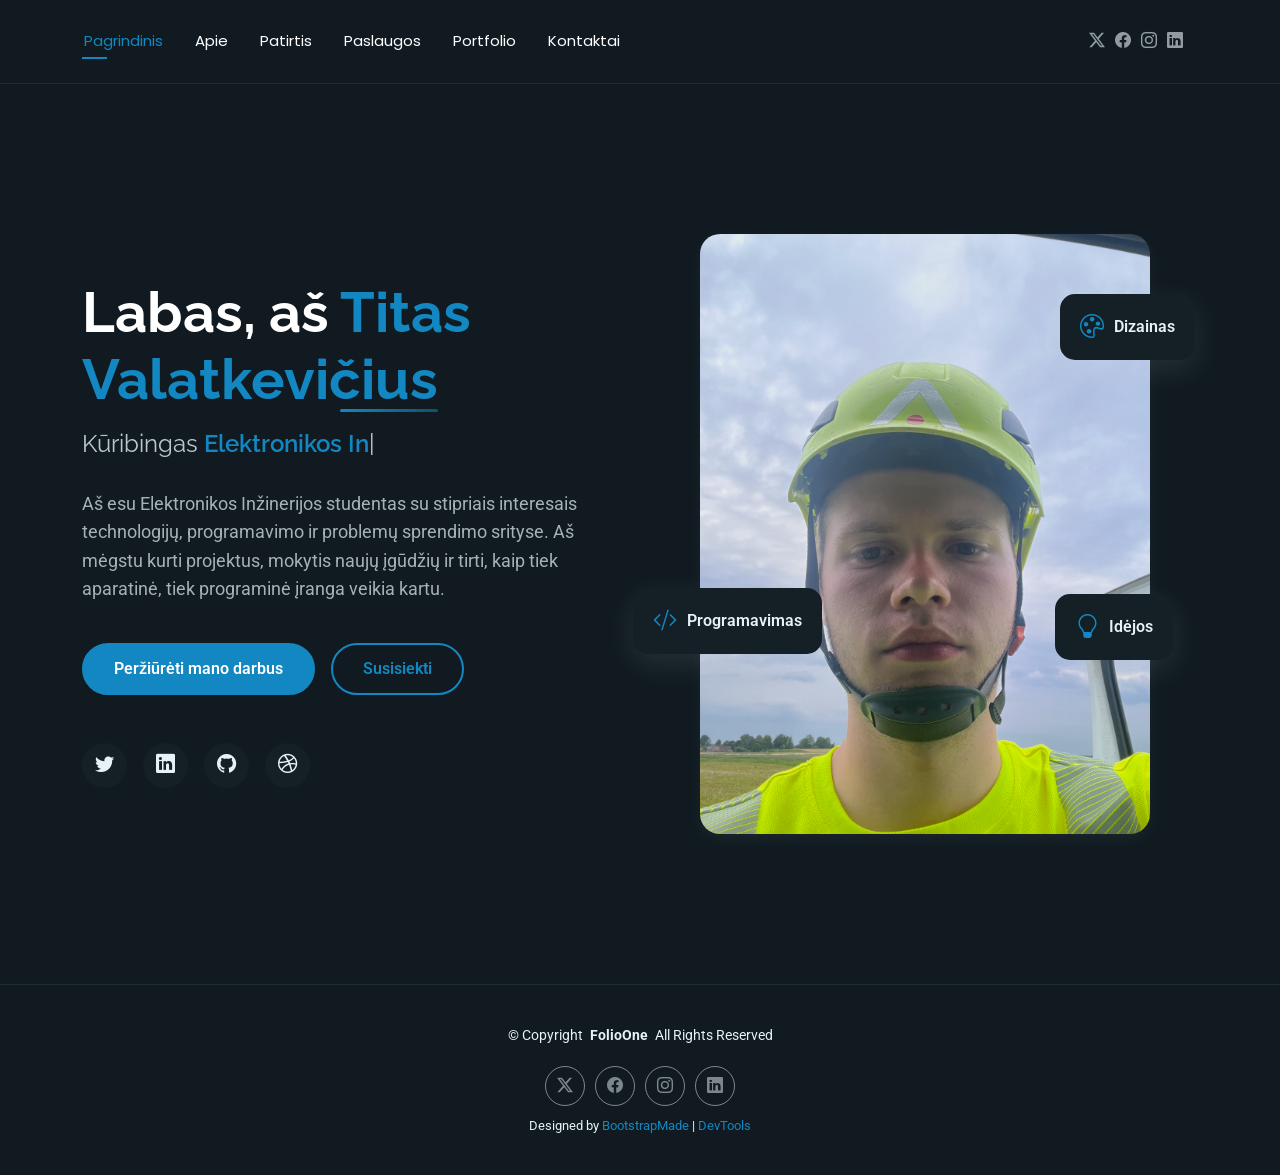
==== commit a2368e7d: "baigtas" ====
--- a/template_1/index.html
+++ b/template_1/index.html
@@ -1,15 +1,16 @@
 <!DOCTYPE html>
-<html lang="en">
+<html lang="lt">
 
 <head>
   <meta charset="utf-8">
+  <meta name="author" content="Titas Valatkevičius">
   <meta content="width=device-width, initial-scale=1.0" name="viewport">
-  <title>Index - FolioOne Bootstrap Template</title>
-  <meta name="description" content="">
+  <title>Mano CV</title>
+  <meta name="description" content="Titas Valatkevičius CV puslapis">
   <meta name="keywords" content="">
 
   <!-- Favicons -->
-  <link href="assets/img/favicon.png" rel="icon">
+  <link href="assets/img/ikona.png" rel="icon">
   <link href="assets/img/apple-touch-icon.png" rel="apple-touch-icon">
 
   <!-- Fonts -->
@@ -31,7 +32,7 @@
   * Template Name: FolioOne
   * Template URL: https://bootstrapmade.com/folioone-bootstrap-portfolio-website-template/
   * Updated: Aug 23 2025 with Bootstrap v5.3.7
-  * Author: BootstrapMade.com
+  * Author: Titas Valatkevičius
   * License: https://bootstrapmade.com/license/
   ======================================================== -->
 </head>
@@ -100,15 +101,15 @@
                 <div class="floating-elements">
                   <div class="floating-card design" data-aos="fade-left" data-aos-delay="700">
                     <i class="bi bi-palette"></i>
-                    <span>Design</span>
+                    <span>Dizainas</span>
                   </div>
                   <div class="floating-card code" data-aos="fade-right" data-aos-delay="800">
                     <i class="bi bi-code-slash"></i>
-                    <span>Code</span>
+                    <span>Programavimas</span>
                   </div>
                   <div class="floating-card creativity" data-aos="fade-up" data-aos-delay="900">
                     <i class="bi bi-lightbulb"></i>
-                    <span>Ideas</span>
+                    <span>Idėjos</span>
                   </div>
                 </div>
               </div>
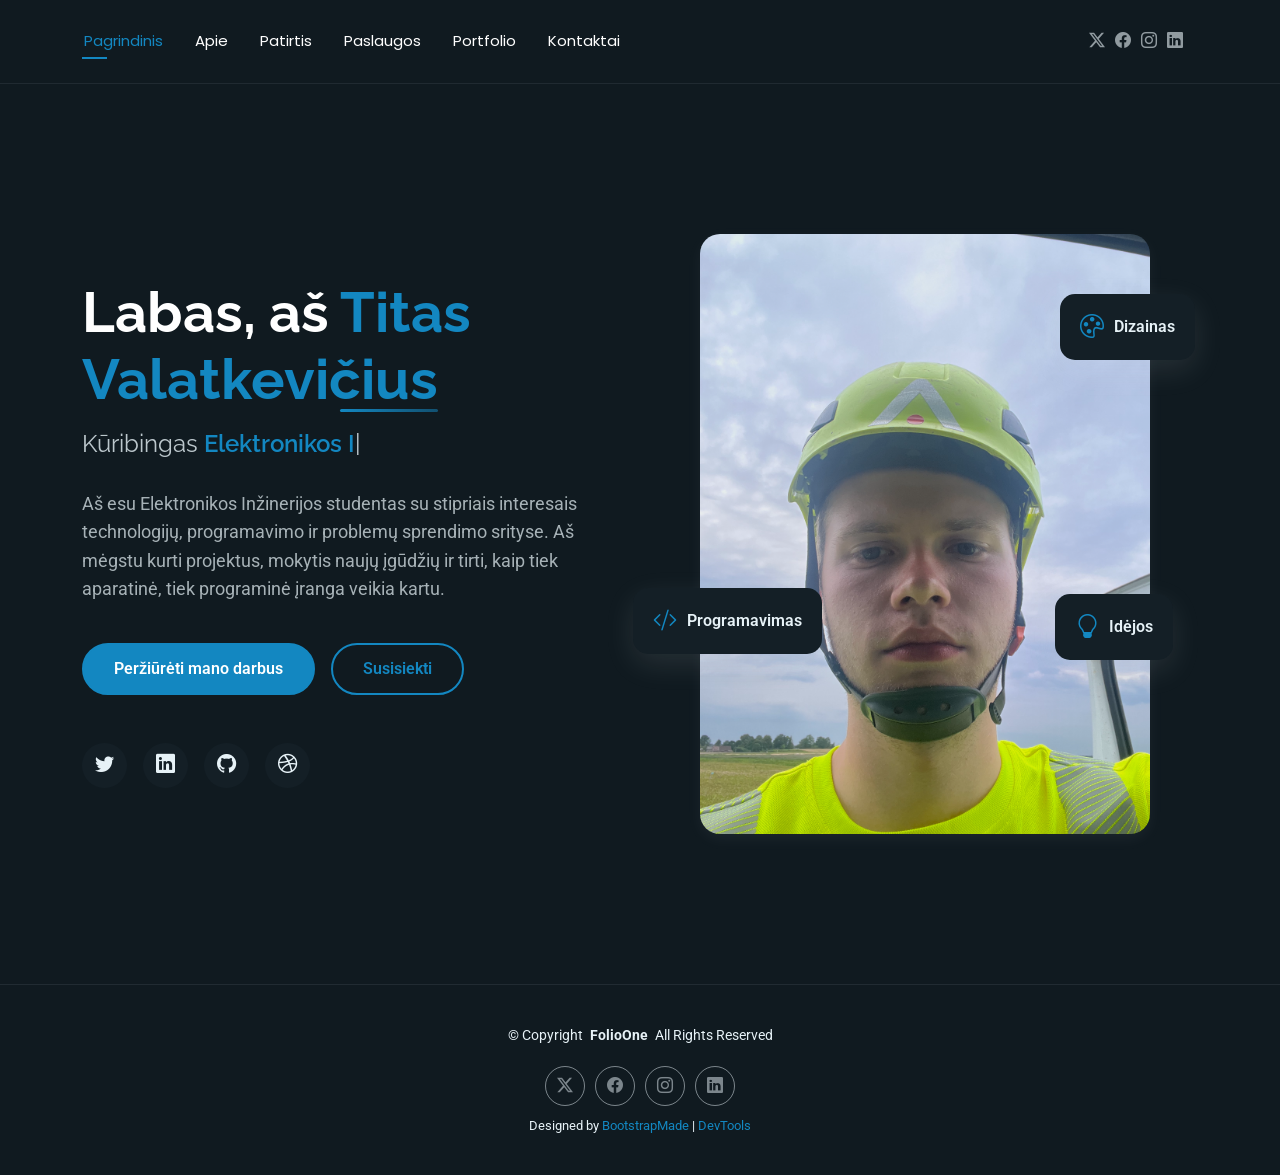
==== commit 65ea12da: "j" ====
--- a/template_1/index.html
+++ b/template_1/index.html
@@ -97,7 +97,7 @@
           <div class="col-lg-6 order-1 order-lg-2">
             <div class="hero-image" data-aos="zoom-in" data-aos-delay="300">
               <div class="image-wrapper">
-                <img src="assets/img/profile/profile-square-11.png" alt="Sarah Mitchell" class="img-fluid">
+                <img src="assets/img/profile/profile-square-11.png" alt="Titas Valatkevičius su apsauginiu šalmu saulės elektrinės statybų vietoje" class="img-fluid" style="max-width: 100%; height: auto;">
                 <div class="floating-elements">
                   <div class="floating-card design" data-aos="fade-left" data-aos-delay="700">
                     <i class="bi bi-palette"></i>
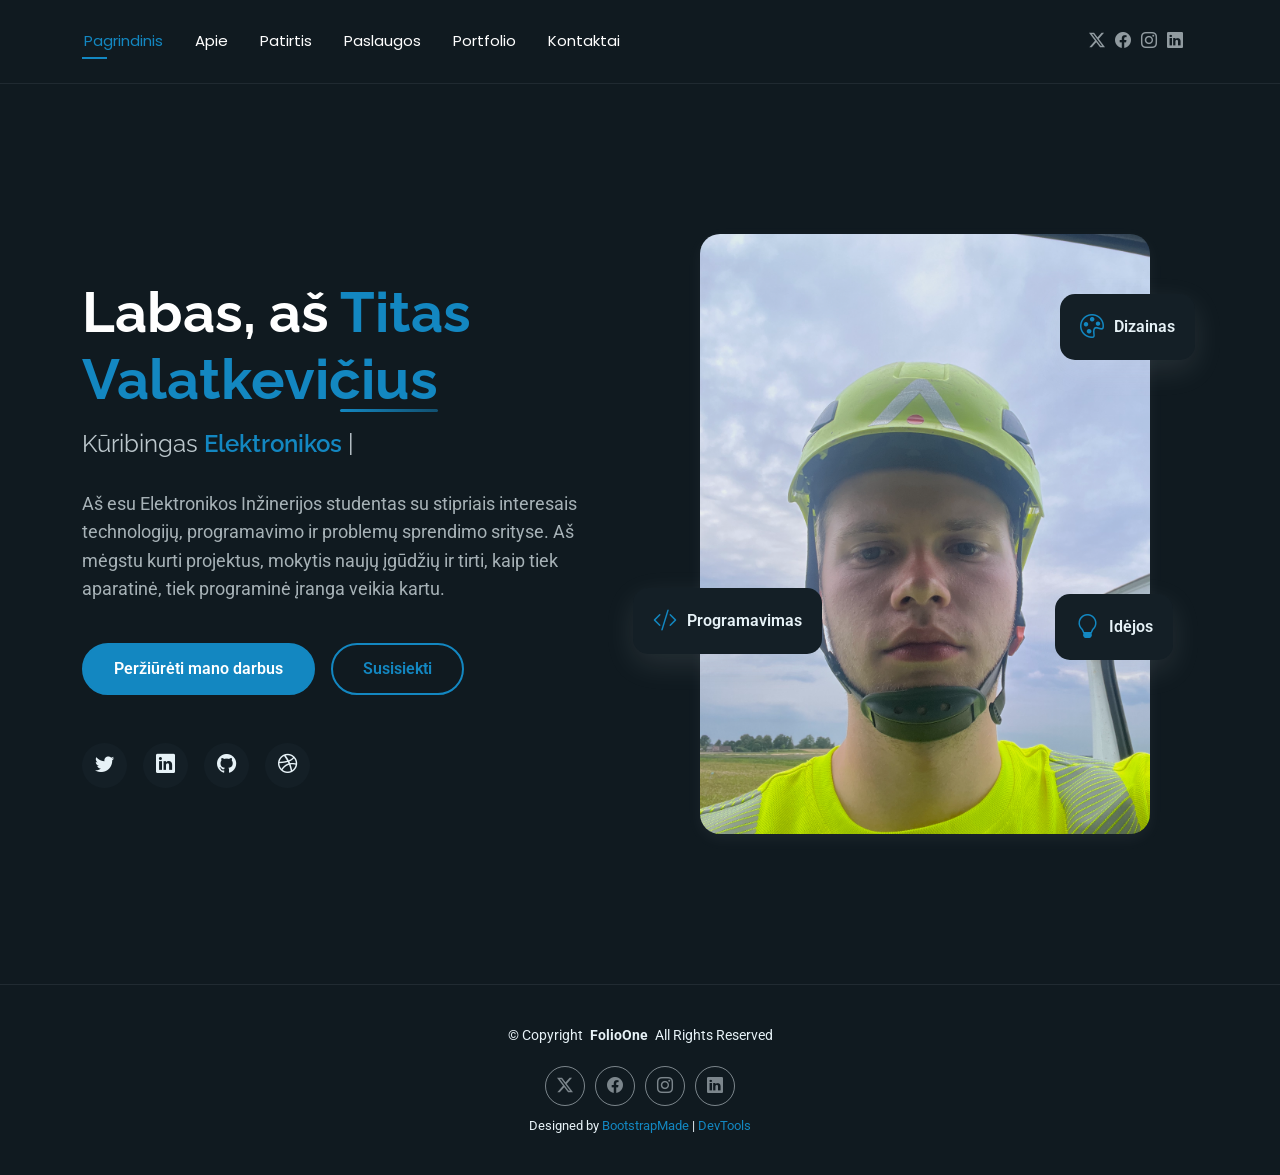
==== commit 70dee610: "s" ====
--- a/template_1/index.html
+++ b/template_1/index.html
@@ -27,6 +27,7 @@
 
   <!-- Main CSS File -->
   <link href="assets/css/main.css" rel="stylesheet">
+  <link href="assets/css/custom.css" rel="stylesheet">
 
   <!-- =======================================================
   * Template Name: FolioOne
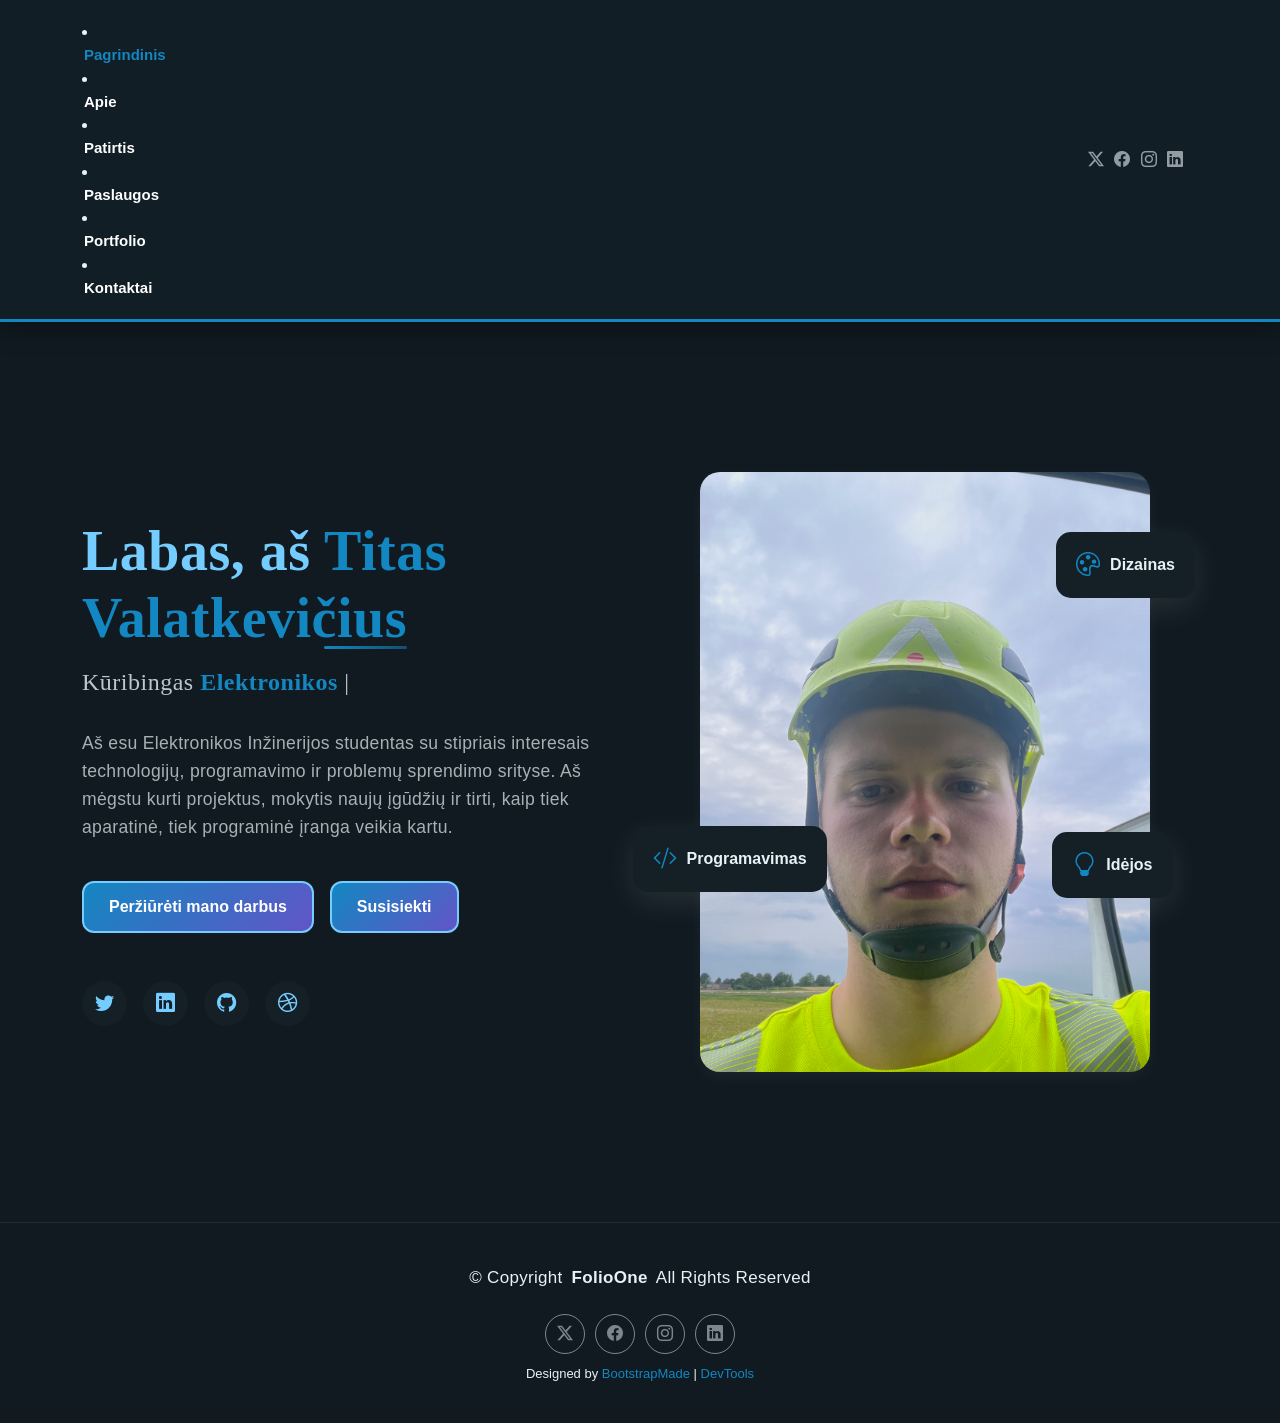
==== commit 861ac538: "ss" ====
--- a/template_1/index.html
+++ b/template_1/index.html
@@ -49,7 +49,7 @@
     </a> -->
 
       <nav id="navmenu" class="navmenu">
-        <ul>
+        <ul class="lab-bulleted"></ul>
           <li><a href="index.html" class="active">Pagrindinis</a></li>
           <li><a href="about.html">Apie</a></li>
           <li><a href="resume.html">Patirtis</a></li>
--- a/template_1/assets/css/custom.css
+++ b/template_1/assets/css/custom.css
@@ -0,0 +1,366 @@
+
+
+:root {
+    --default-font: "Trebuchet MS", Arial, sans-serif;
+    --heading-font: Georgia, "Times New Roman", serif;
+    --nav-font: "Trebuchet MS", Arial, sans-serif;
+}
+
+
+body {
+    font-family: var(--default-font);
+    font-size: 16px;
+}
+
+
+h1, h2, h3, h4, h5, h6 {
+    font-family: var(--heading-font);
+    font-weight: 700;
+    letter-spacing: 0.5px;
+}
+
+
+h1 {
+    font-size: 42px;
+    color: #75ccff;
+}
+
+h2 {
+    font-size: 34px;
+    color: #75ccff;
+}
+
+h3 {
+    font-size: 26px;
+    color: #f5faff;
+}
+
+h4, h5, h6 {
+    font-size: 20px;
+    color: #e7f2f7;
+}
+
+
+p {
+    font-family: var(--default-font);
+    font-size: 17px;
+    line-height: 1.8;
+    letter-spacing: 0.3px;
+    color: var(--default-color);
+}
+
+
+.navmenu a,
+.navmenu a:focus {
+    font-family: var(--nav-font);
+    font-weight: 600;
+}
+
+
+.page-title .heading h1 {
+    font-family: var(--heading-font);
+    font-size: 42px;
+    font-weight: 700;
+    color: #75ccff;
+}
+
+
+.section-title h2 {
+    font-family: var(--heading-font);
+    font-size: 42px;
+    font-weight: 700;
+    color: #75ccff;
+    letter-spacing: 0.5px;
+}
+
+
+.about .intro-content .headline {
+    font-family: var(--heading-font);
+    font-weight: 700;
+}
+
+.about .intro-content p,
+.about .intro-content .lead {
+    font-family: var(--default-font);
+    font-size: 17px;
+}
+
+
+.services .service-content h3 {
+    font-family: var(--heading-font);
+    font-size: 24px;
+    font-weight: 700;
+}
+
+.services .service-content p {
+    font-family: var(--default-font);
+    font-size: 16px;
+    line-height: 1.8;
+}
+
+
+@media (max-width: 768px) {
+    .page-title .heading h1,
+    .section-title h2 {
+        font-size: 32px;
+    }
+}
+
+.hero .hero-actions .btn.btn-primary,
+.hero .hero-actions .btn.btn-outline,
+.about .intro-content .cta-group .btn-ghost,
+button[type="submit"] {
+    background: linear-gradient(135deg, #1387c1, #6255c7);
+    color: #ffffff;
+    border: 2px solid #75ccff;
+    border-radius: 12px;
+    padding: 12px 25px;
+    font-weight: 600;
+    transition: all 0.3s ease;
+}
+
+.hero .hero-actions .btn.btn-primary:hover,
+.hero .hero-actions .btn.btn-outline:hover,
+.about .intro-content .cta-group .btn-ghost:hover,
+button[type="submit"]:hover {
+    background: #6255c7;
+    color: #ffffff;
+    border-color: #ffffff;
+    transform: translateY(-4px);
+    box-shadow: 0 6px 20px rgba(98, 85, 199, 0.4);
+}
+
+.hero .hero-actions .btn.btn-primary:active,
+.hero .hero-actions .btn.btn-outline:active,
+.about .intro-content .cta-group .btn-ghost:active,
+button[type="submit"]:active {
+    background: #3449a5;
+    transform: scale(0.95);
+    box-shadow: none;
+}
+
+main a:not(.btn):not(.btn-ghost) {
+    color: #75ccff;
+    text-decoration: underline;
+    text-underline-offset: 4px;
+    transition: all 0.3s ease;
+}
+
+main a:not(.btn):not(.btn-ghost):hover {
+    color: #c5a8ff;
+    text-decoration-color: #c5a8ff;
+}
+
+main a:not(.btn):not(.btn-ghost):active {
+    color: #ffffff;
+}
+
+.navmenu a:hover {
+    color: #c5a8ff;
+    text-decoration: underline;
+    text-underline-offset: 6px;
+}
+
+.navmenu a:active {
+    color: #ffffff;
+}
+
+.about .intro-content {
+    padding: 30px;
+    margin-bottom: 35px;
+    background-color: var(--surface-color);
+    border: 1px solid #325264;
+    border-radius: 18px;
+    box-shadow: 0 8px 25px rgba(0, 0, 0, 0.25);
+}
+
+.about .intro-content .headline {
+    margin-bottom: 30px;
+}
+
+.about .intro-content p {
+    margin-bottom: 20px;
+}
+
+.about .skill-item {
+    padding: 30px;
+    border: 1px solid #325264;
+    border-radius: 16px;
+    box-shadow: 0 6px 20px rgba(0, 0, 0, 0.2);
+}
+
+.resume .resume-item {
+    margin-bottom: 45px;
+    padding: 30px;
+    background-color: var(--surface-color);
+    border: 1px solid #325264;
+    border-radius: 18px;
+    box-shadow: 0 8px 25px rgba(0, 0, 0, 0.25);
+}
+
+.resume .resume-item .resume-title {
+    margin-bottom: 25px;
+    padding-bottom: 20px;
+}
+
+.resume .resume-item .resume-content {
+    padding-left: 28px;
+}
+
+.resume .resume-item article {
+    margin-bottom: 30px;
+}
+
+.portfolio .portfolio-filters {
+    gap: 15px;
+    margin-bottom: 45px;
+}
+
+.portfolio .portfolio-card {
+    margin-bottom: 38px;
+    border: 1px solid #325264;
+    border-radius: 18px;
+    box-shadow: 0 8px 25px rgba(0, 0, 0, 0.3);
+}
+
+.portfolio .portfolio-card .portfolio-info {
+    padding: 28px;
+}
+
+.portfolio .portfolio-card:hover {
+    box-shadow: 0 12px 35px rgba(19, 135, 193, 0.25);
+}
+
+.header {
+    background-color: rgba(20, 31, 38, 0.95);
+    border-bottom: 3px solid #1387c1;
+    box-shadow: 0 5px 25px rgba(0, 0, 0, 0.4);
+    backdrop-filter: blur(12px);
+    padding: 20px 0;
+}
+
+.skills .skill-box .progress,
+.resume .skill-item .progress {
+    height: 14px;
+    background-color: #325264;
+    border-radius: 20px;
+    box-shadow: inset 0 2px 5px rgba(0, 0, 0, 0.3);
+}
+
+.skills .skill-box .progress-bar,
+.resume .skill-item .progress-bar {
+    background: linear-gradient(90deg, #1387c1, #6255c7);
+    border-radius: 20px;
+    height: 100%;
+}
+
+.resume .skill-item .progress {
+    overflow: visible;
+}
+
+.lab-numbered,
+.lab-bulleted {
+    list-style: none;
+    padding: 0;
+    margin: 20px 0;
+}
+
+.lab-numbered {
+    counter-reset: step;
+}
+
+.lab-numbered > li,
+.lab-bulleted > li {
+    position: relative;
+    background-color: #182b36;
+    border: 1px solid #325264;
+    border-radius: 12px;
+    padding: 15px 20px 15px 55px;
+    margin-bottom: 12px;
+    color: #e7f2f7;
+}
+
+.lab-numbered > li {
+    counter-increment: step;
+}
+
+.lab-numbered > li::before {
+    content: counter(step) ".";
+    position: absolute;
+    left: 20px;
+    color: #75ccff;
+    font-weight: bold;
+    font-size: 20px;
+}
+
+.lab-bulleted > li::before {
+    content: "◆";
+    position: absolute;
+    left: 20px;
+    color: #75ccff;
+    font-size: 16px;
+}
+
+.lab-numbered ul,
+.lab-bulleted ul {
+    list-style: none;
+    background-color: #0d1e28;
+    border-left: 3px solid #75ccff;
+    border-radius: 6px;
+    padding: 10px 15px;
+    margin-top: 12px;
+}
+
+.lab-numbered ul > li,
+.lab-bulleted ul > li {
+    position: relative;
+    padding: 7px 10px 7px 25px;
+    color: #bfd7e6;
+    font-size: 15px;
+}
+
+.lab-numbered ul > li::before,
+.lab-bulleted ul > li::before {
+    content: "→";
+    position: absolute;
+    left: 0;
+    color: #75ccff;
+}
+
+.lab-table {
+    width: 100%;
+    border-collapse: separate;
+    border-spacing: 0;
+    background-color: #141f26;
+    border: 1px solid #325264;
+    border-radius: 12px;
+    overflow: hidden;
+}
+
+.lab-table th,
+.lab-table td {
+    padding: 14px 16px;
+    text-align: center;
+    border-bottom: 1px solid #325264;
+    color: #e7f2f7;
+}
+
+.lab-table thead th {
+    background-color: #176293;
+    color: #ffffff;
+    font-weight: 700;
+    letter-spacing: 0.5px;
+}
+
+.lab-table tbody tr:nth-child(even) {
+    background-color: #203747;
+}
+
+.lab-table tbody tr:hover {
+    background-color: #2c5066;
+    transition: background-color 0.2s ease;
+}
+
+.lab-table tbody tr:last-child td {
+    border-bottom: none;
+}
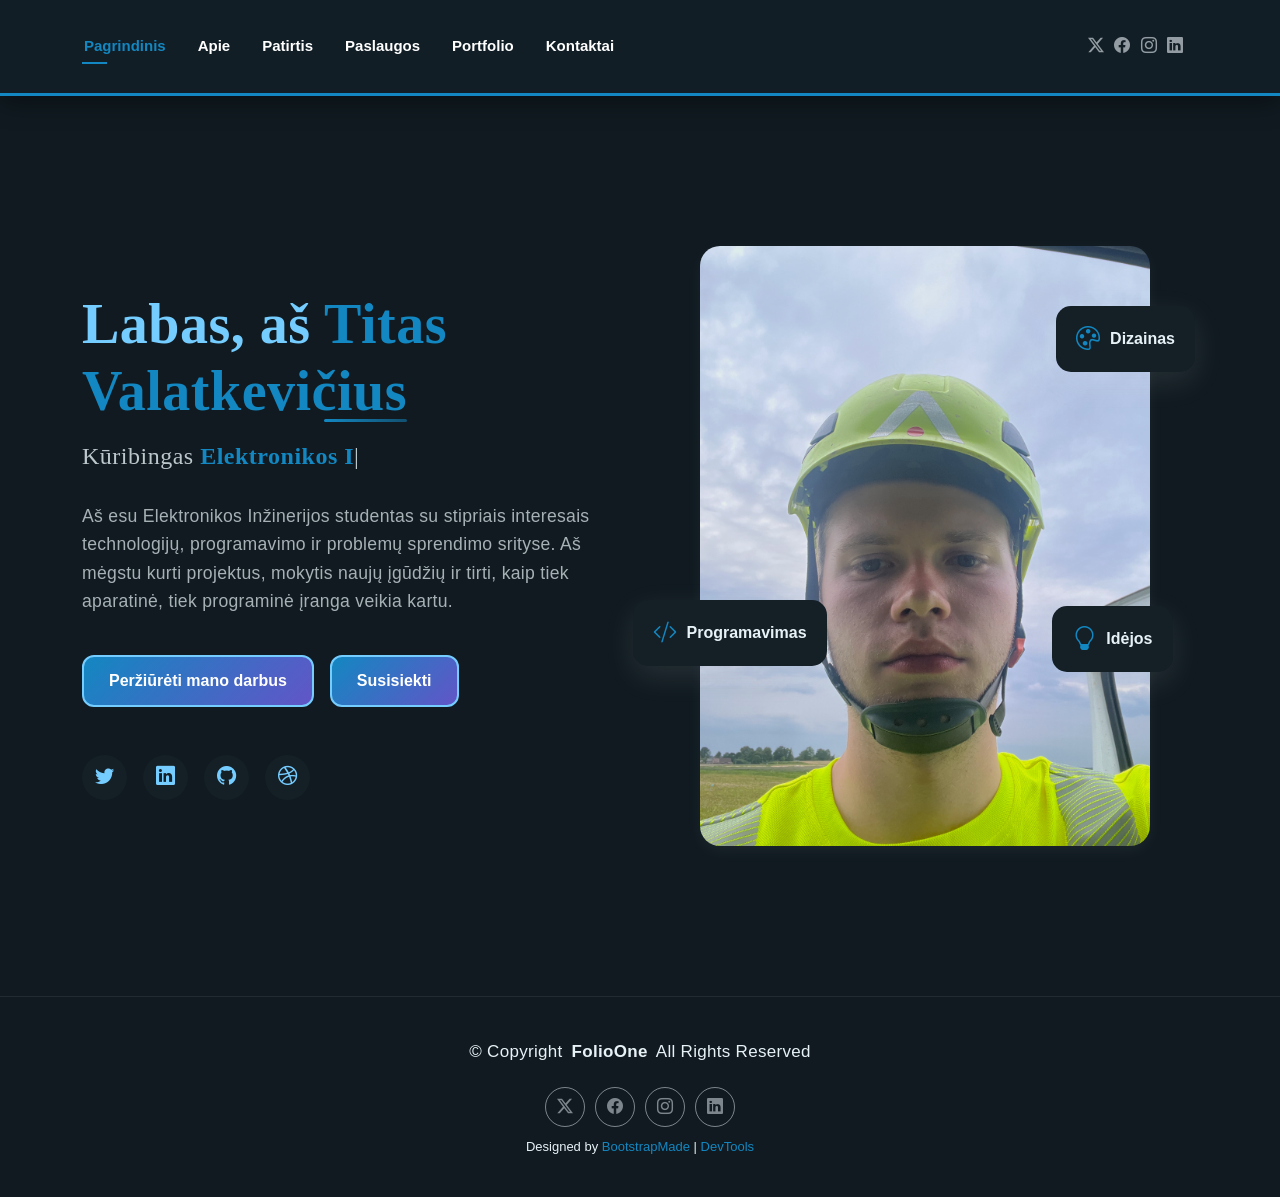
==== commit e155f285: "sss" ====
--- a/template_1/index.html
+++ b/template_1/index.html
@@ -49,7 +49,7 @@
     </a> -->
 
       <nav id="navmenu" class="navmenu">
-        <ul class="lab-bulleted"></ul>
+        <ul>
           <li><a href="index.html" class="active">Pagrindinis</a></li>
           <li><a href="about.html">Apie</a></li>
           <li><a href="resume.html">Patirtis</a></li>
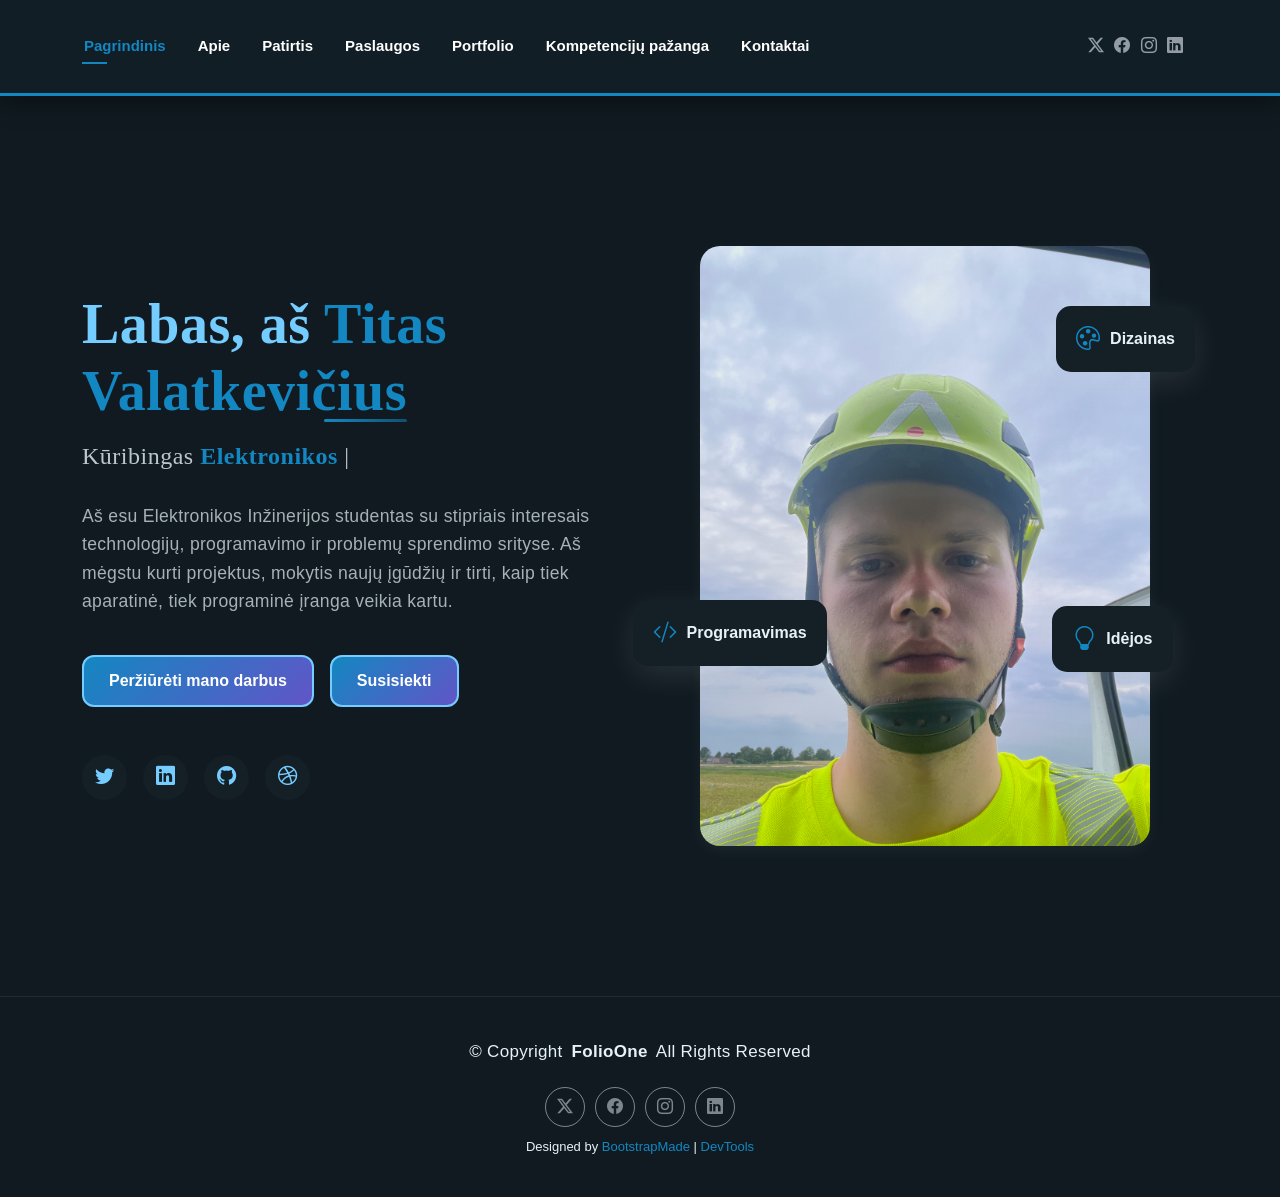
==== commit 0cce9f03: "10ld" ====
--- a/template_1/index.html
+++ b/template_1/index.html
@@ -55,6 +55,7 @@
           <li><a href="resume.html">Patirtis</a></li>
           <li><a href="services.html">Paslaugos</a></li>
           <li><a href="portfolio.html">Portfolio</a></li>
+          <li><a href="kompetencijos.html">Kompetencijų pažanga</a></li>
           <li><a href="contact.html">Kontaktai</a></li>
         </ul>
         <i class="mobile-nav-toggle d-xl-none bi bi-list"></i>
--- a/template_1/assets/css/custom.css
+++ b/template_1/assets/css/custom.css
@@ -364,3 +364,173 @@
 .lab-table tbody tr:last-child td {
     border-bottom: none;
 }
+
+/* LD10: kompetencijų pažanga */
+.ld10-board,
+.ld10-metrics {
+    display: grid;
+    grid-template-columns: repeat(3, minmax(0, 1fr));
+    gap: 16px;
+}
+
+.ld10-column,
+.ld10-summary {
+    padding: 20px;
+    background-color: var(--surface-color);
+    border: 1px solid #325264;
+    border-radius: 16px;
+}
+
+.ld10-column {
+    border-top: 4px solid var(--ld10-status);
+}
+
+.ld10-planned { --ld10-status: #f6cd85; }
+.ld10-learning { --ld10-status: #75ccff; }
+.ld10-done { --ld10-status: #8de3bc; }
+
+.ld10-column > h3,
+.ld10-card-meta span {
+    color: var(--ld10-status);
+}
+
+.ld10-column ul {
+    display: grid;
+    gap: 12px;
+    list-style: none;
+    margin: 0;
+    padding: 0;
+}
+
+.ld10-card {
+    padding: 14px;
+    background-color: #141f26;
+    border: 1px solid #325264;
+    border-radius: 10px;
+}
+
+.ld10-card h4 {
+    font-size: 1.125rem;
+    overflow-wrap: anywhere;
+}
+
+.ld10-card-meta {
+    display: flex;
+    flex-wrap: wrap;
+    justify-content: space-between;
+    gap: 6px 12px;
+    font-size: .875rem;
+}
+
+.ld10-summary {
+    margin-top: 24px;
+}
+
+.ld10-metrics > div {
+    padding: 12px;
+    background-color: #141f26;
+    border-radius: 8px;
+}
+
+.ld10-metrics dd {
+    margin: 0;
+    color: #75ccff;
+    font-size: 1.125rem;
+    font-weight: 700;
+    overflow-wrap: anywhere;
+}
+
+.ld10-progress {
+    display: block;
+    width: 100%;
+    height: 14px;
+    margin: 8px 0;
+    appearance: none;
+    overflow: hidden;
+    border: 0;
+    border-radius: 20px;
+    background: #325264;
+    color: #75ccff;
+    accent-color: #75ccff;
+}
+
+.ld10-progress::-webkit-progress-bar {
+    background: #325264;
+}
+
+.ld10-progress::-webkit-progress-value {
+    background: linear-gradient(90deg, #75ccff, #c5a8ff);
+}
+
+.ld10-progress::-moz-progress-bar {
+    background: linear-gradient(90deg, #75ccff, #c5a8ff);
+}
+
+.ld10-summary p {
+    margin-bottom: 0;
+}
+
+@media (max-width: 767px) {
+    .ld10-board {
+        grid-template-columns: 1fr;
+    }
+
+    .ld10-metrics {
+        grid-template-columns: repeat(2, minmax(0, 1fr));
+        gap: 8px;
+    }
+}
+
+/* LD10: papildomos CSS animacijos */
+#services.services {
+    background: linear-gradient(125deg, #141f26, #173d58, #332750, #141f26);
+    background-size: 260% 260%;
+    animation: ld10-gradient 12s ease-in-out infinite alternate;
+}
+
+.ld10-shapes {
+    display: flex;
+    align-items: center;
+    justify-content: center;
+    gap: 28px;
+    margin-top: 24px;
+    min-height: 48px;
+}
+
+.ld10-circle {
+    width: 28px;
+    height: 28px;
+    border: 3px solid #75ccff;
+    border-radius: 50%;
+    animation: ld10-float 3s ease-in-out infinite alternate;
+}
+
+.ld10-triangle {
+    width: 32px;
+    height: 28px;
+    background-color: #c5a8ff;
+    clip-path: polygon(50% 0, 100% 100%, 0 100%);
+    animation: ld10-spin 8s linear infinite;
+}
+
+@keyframes ld10-gradient {
+    from { background-position: 0% 50%; }
+    to { background-position: 100% 50%; }
+}
+
+@keyframes ld10-float {
+    from { transform: translateY(-6px); }
+    to { transform: translateY(6px); }
+}
+
+@keyframes ld10-spin {
+    to { transform: rotate(360deg); }
+}
+
+@media (prefers-reduced-motion: reduce) {
+    #services.services,
+    .ld10-circle,
+    .ld10-triangle {
+        animation: none;
+    }
+}
